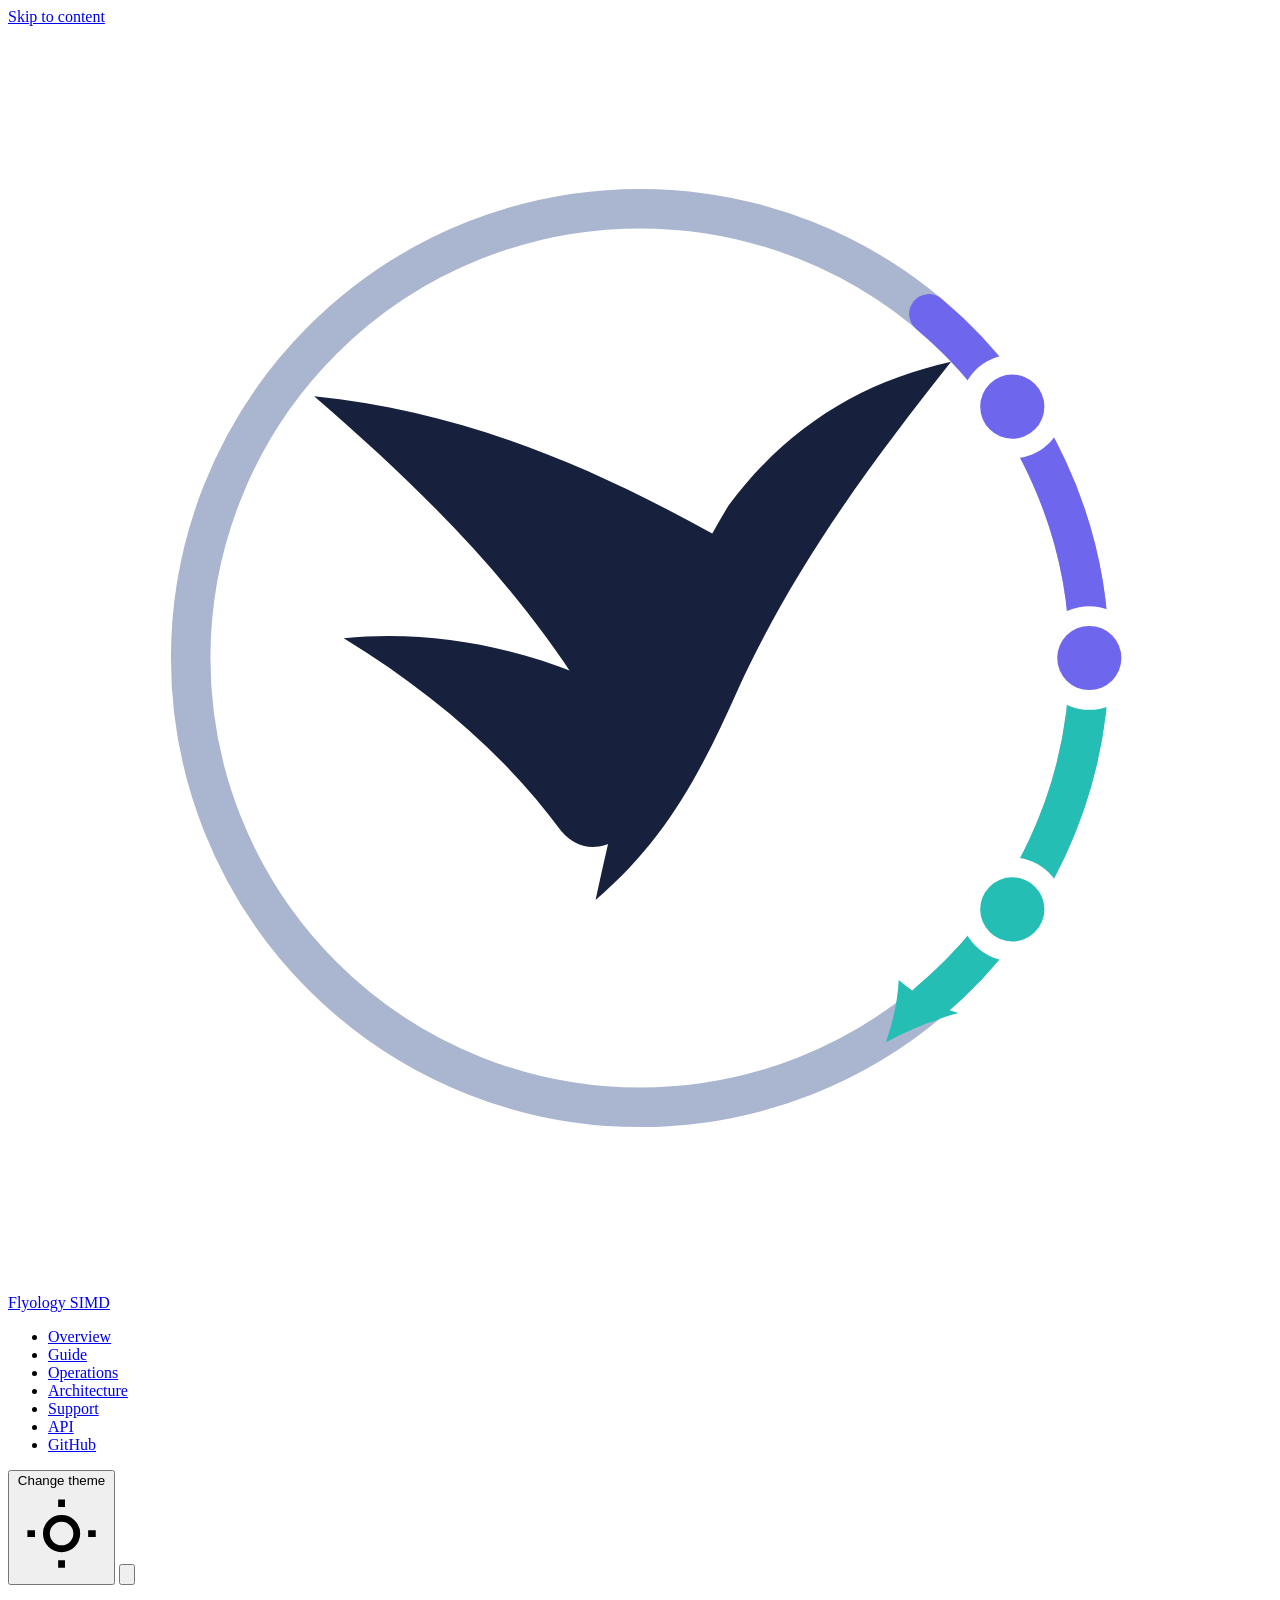
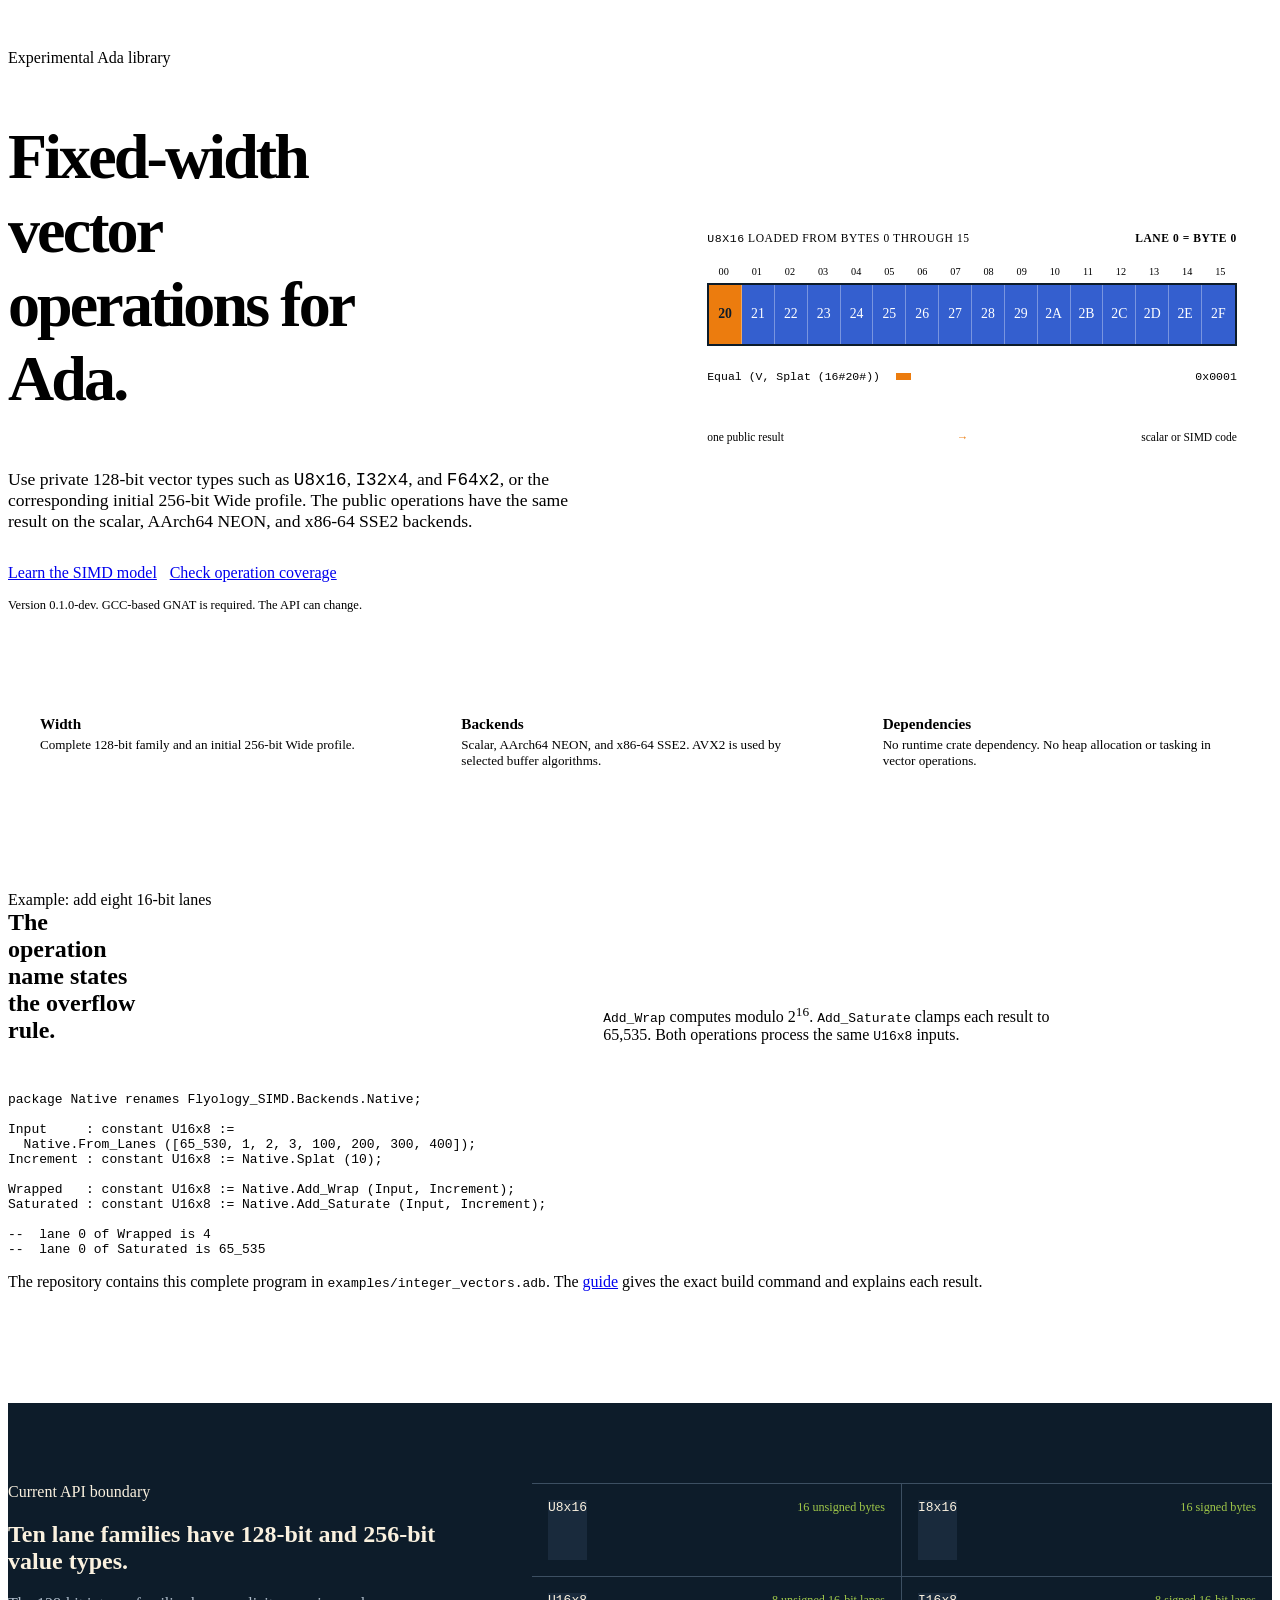
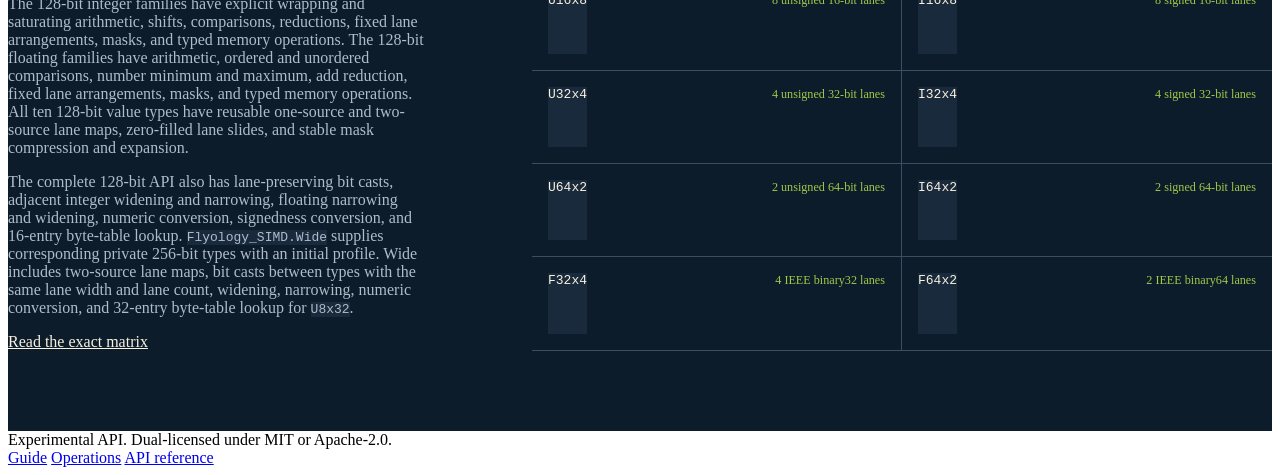
==== website/index.html @ f6a0a6de "Problem: Wide byte lookup stops at 16 table entries Algorithms that map five-bit values need a porta" ====
<!doctype html>
<html lang="en">
<head>
  <meta charset="utf-8">
  <meta name="viewport" content="width=device-width, initial-scale=1">
  <meta name="description" content="Flyology SIMD is an experimental Ada library for explicit, fixed-width 128-bit and 256-bit vector operations.">
  <meta name="theme-color" content="#f5f2e9">
  <title>Flyology SIMD · Fixed-width vector operations for Ada</title>
  <link rel="canonical" href="https://simd.flyology.org/">
  <link rel="icon" href="assets/brand/flyology-primary-icon.svg" type="image/svg+xml">
  <link rel="stylesheet" href="assets/styles/site.css">
  <link rel="stylesheet" href="assets/styles/simd.css">
  <script src="assets/scripts/ada-highlight.js"></script>
  <script src="assets/scripts/site.js"></script>
</head>
<body>
  <a class="skip-link" href="#main">Skip to content</a>
  <header class="site-header">
    <nav class="site-nav" aria-label="Primary navigation">
      <a class="brand" href="./" aria-label="Flyology SIMD home">
        <img src="assets/brand/flyology-mark-transparent.svg" alt="">
        <span>Flyology SIMD</span>
      </a>
      <ul class="nav-links" data-nav-links>
        <li><a href="./" aria-current="page">Overview</a></li>
        <li><a href="guide/">Guide</a></li>
        <li><a href="guide/operations/">Operations</a></li>
        <li><a href="architecture/">Architecture</a></li>
        <li><a href="support/">Support</a></li>
        <li><a href="api/">API</a></li>
        <li><a href="https://github.com/flyology-ada/flyology-simd">GitHub</a></li>
      </ul>
      <div class="nav-tools">
        <button class="icon-button" type="button" data-theme-toggle>
          <span class="visually-hidden" data-theme-label>Change theme</span>
          <svg aria-hidden="true" viewBox="0 0 24 24" fill="none" stroke="currentColor" stroke-width="1.8">
            <circle cx="12" cy="12" r="4"/>
            <path d="M12 3v2M12 19v2M3 12h2M19 12h2"/>
          </svg>
        </button>
        <button class="menu-button" type="button" data-menu-toggle aria-expanded="false" aria-label="Toggle navigation">
          <svg aria-hidden="true" viewBox="0 0 24 24" fill="none" stroke="currentColor" stroke-width="1.8">
            <path d="M4 7h16M4 12h2M4 17h16"/>
          </svg>
        </button>
      </div>
    </nav>
  </header>
  <main id="main">
    <section class="simd-hero page-shell">
      <div class="simd-hero-copy">
        <span class="eyebrow">Experimental Ada library</span>
        <h1>Fixed-width vector operations for Ada.</h1>
        <p class="hero-lede">Use private 128-bit vector types such as <a data-api="Flyology_SIMD.U8x16"><code>U8x16</code></a>, <a data-api="Flyology_SIMD.I32x4"><code>I32x4</code></a>, and <a data-api="Flyology_SIMD.F64x2"><code>F64x2</code></a>, or the corresponding initial 256-bit Wide profile. The public operations have the same result on the scalar, AArch64 NEON, and x86-64 SSE2 backends.</p>
        <div class="actions">
          <a class="button button-primary" href="guide/introduction/">Learn the SIMD model</a>
          <a class="button button-secondary" href="guide/operations/">Check operation coverage</a>
        </div>
        <p class="experimental-note">Version 0.1.0-dev. GCC-based GNAT is required. The API can change.</p>
      </div>
      <figure class="lane-machine">
        <figcaption>
          <span><code>U8x16</code> loaded from bytes 0 through 15</span>
          <strong>lane 0 = byte 0</strong>
        </figcaption>
        <div class="lane-index" aria-hidden="true">
          <span>00</span><span>01</span><span>02</span><span>03</span>
          <span>04</span><span>05</span><span>06</span><span>07</span>
          <span>08</span><span>09</span><span>10</span><span>11</span>
          <span>12</span><span>13</span><span>14</span><span>15</span>
        </div>
        <div class="lane-row" aria-label="Sixteen byte lanes. Lane zero is the first array element.">
          <span class="lane-zero">20</span><span>21</span><span>22</span><span>23</span>
          <span>24</span><span>25</span><span>26</span><span>27</span>
          <span>28</span><span>29</span><span>2A</span><span>2B</span>
          <span>2C</span><span>2D</span><span>2E</span><span>2F</span>
        </div>
        <div class="mask-rule">
          <span><code>Equal (V, Splat (16#20#))</code></span>
          <div aria-hidden="true">
            <i class="true"></i><i></i><i></i><i></i><i></i><i></i><i></i><i></i>
            <i></i><i></i><i></i><i></i><i></i><i></i><i></i><i></i>
          </div>
          <code>0x0001</code>
        </div>
        <div class="mechanism-tag">
          <span>one public result</span><b>→</b><span>scalar or SIMD code</span>
        </div>
      </figure>
    </section>
    <section class="scope-band" aria-label="Current scope">
      <div class="scope-band-inner page-shell">
        <div>
          <strong>Width</strong>
          <span>Complete 128-bit family and an initial 256-bit Wide profile.</span>
        </div>
        <div>
          <strong>Backends</strong>
          <span>Scalar, AArch64 NEON, and x86-64 SSE2. AVX2 is used by selected buffer algorithms.</span>
        </div>
        <div>
          <strong>Dependencies</strong>
          <span>No runtime crate dependency. No heap allocation or tasking in vector operations.</span>
        </div>
      </div>
    </section>
    <section class="simd-section page-shell">
      <div class="section-intro">
        <div>
          <span class="eyebrow">Example: add eight 16-bit lanes</span>
          <h2>The operation name states the overflow rule.</h2>
        </div>
        <p><code>Add_Wrap</code> computes modulo 2<sup>16</sup>. <code>Add_Saturate</code> clamps each result to 65,535. Both operations process the same <code>U16x8</code> inputs.</p>
      </div>
      <pre><code class="language-ada">package Native renames Flyology_SIMD.Backends.Native;

Input     : constant U16x8 :=
  Native.From_Lanes ([65_530, 1, 2, 3, 100, 200, 300, 400]);
Increment : constant U16x8 := Native.Splat (10);

Wrapped   : constant U16x8 := Native.Add_Wrap (Input, Increment);
Saturated : constant U16x8 := Native.Add_Saturate (Input, Increment);

--  lane 0 of Wrapped is 4
--  lane 0 of Saturated is 65_535</code></pre>
      <p>The repository contains this complete program in <code>examples/integer_vectors.adb</code>. The <a href="guide/">guide</a> gives the exact build command and explains each result.</p>
    </section>
    <section class="operation-field">
      <div class="page-shell operation-field-inner">
        <div>
          <span class="eyebrow">Current API boundary</span>
          <h2>Ten lane families have 128-bit and 256-bit value types.</h2>
          <p>The 128-bit integer families have explicit wrapping and saturating arithmetic, shifts, comparisons, reductions, fixed lane arrangements, masks, and typed memory operations. The 128-bit floating families have arithmetic, ordered and unordered comparisons, number minimum and maximum, add reduction, fixed lane arrangements, masks, and typed memory operations. All ten 128-bit value types have reusable one-source and two-source lane maps, zero-filled lane slides, and stable mask compression and expansion.</p>
          <p>The complete 128-bit API also has lane-preserving bit casts, adjacent integer widening and narrowing, floating narrowing and widening, numeric conversion, signedness conversion, and 16-entry byte-table lookup. <a data-api="Flyology_SIMD.Wide"><code>Flyology_SIMD.Wide</code></a> supplies corresponding private 256-bit types with an initial profile. Wide includes two-source lane maps, bit casts between types with the same lane width and lane count, widening, narrowing, numeric conversion, and 32-entry byte-table lookup for <code>U8x32</code>.</p>
          <a class="button button-secondary inverse-button" href="guide/operations/">Read the exact matrix</a>
        </div>
        <div class="type-ruler" aria-label="Public 128-bit vector types">
          <div><code>U8x16</code><span>16 unsigned bytes</span></div>
          <div><code>I8x16</code><span>16 signed bytes</span></div>
          <div><code>U16x8</code><span>8 unsigned 16-bit lanes</span></div>
          <div><code>I16x8</code><span>8 signed 16-bit lanes</span></div>
          <div><code>U32x4</code><span>4 unsigned 32-bit lanes</span></div>
          <div><code>I32x4</code><span>4 signed 32-bit lanes</span></div>
          <div><code>U64x2</code><span>2 unsigned 64-bit lanes</span></div>
          <div><code>I64x2</code><span>2 signed 64-bit lanes</span></div>
          <div><code>F32x4</code><span>4 IEEE binary32 lanes</span></div>
          <div><code>F64x2</code><span>2 IEEE binary64 lanes</span></div>
        </div>
      </div>
    </section>
  </main>
  <footer class="site-footer">
    <div class="footer-inner">
      <span>Experimental API. Dual-licensed under MIT or Apache-2.0.</span>
      <div class="footer-links">
        <a href="guide/">Guide</a>
        <a href="guide/operations/">Operations</a>
        <a href="api/">API reference</a>
      </div>
    </div>
  </footer>
</body>
</html>
---- website/assets/styles/simd.css ----
:root {
  --simd-cobalt: oklch(52% 0.18 265);
  --simd-orange: oklch(70% 0.17 55);
  --simd-lime: oklch(78% 0.16 125);
  --simd-graphite: oklch(22% 0.035 250);
  --simd-cream: oklch(96% 0.025 85);
}

:root[data-theme="dark"] {
  --simd-cobalt: oklch(72% 0.14 265);
  --simd-orange: oklch(78% 0.14 55);
  --simd-lime: oklch(82% 0.14 125);
}

.simd-hero {
  display: grid;
  grid-template-columns: repeat(2, minmax(0, 1fr));
  align-items: center;
  min-height: 36rem;
  padding-block: 4rem;
  gap: clamp(2rem, 5vw, 5rem);
}

.simd-hero h1 {
  max-width: 12ch;
  font-size: clamp(3.2rem, 5vw, 5rem);
  letter-spacing: -0.045em;
}

.nav-links {
  gap: clamp(0.75rem, 1.5vw, 1.5rem);
}

.prose pre,
.simd-section pre {
  max-width: 100%;
  overflow-x: auto;
}

.hero-lede {
  max-width: 38rem;
  color: var(--ink-soft);
  font-size: 1.1rem;
}

.actions {
  display: flex;
  flex-wrap: wrap;
  margin-top: 2rem;
  gap: 0.8rem;
}

.experimental-note {
  margin-top: 1rem;
  color: var(--ink-soft);
  font-size: 0.78rem;
}

.lane-machine {
  min-width: 0;
  margin: 0;
  padding: clamp(1.3rem, 3vw, 2.2rem);
  border: 1px solid color-mix(in oklch, var(--simd-cobalt) 28%, var(--line));
  background: var(--surface);
  box-shadow: 0.85rem 0.85rem 0 var(--line);
}

.lane-machine figcaption {
  display: flex;
  justify-content: space-between;
  margin-bottom: 1.3rem;
  color: var(--ink-soft);
  font-size: 0.72rem;
  letter-spacing: 0.05em;
  text-transform: uppercase;
}

.lane-machine figcaption strong {
  color: var(--ink);
}

.lane-index,
.lane-row {
  display: grid;
  grid-template-columns: repeat(16, minmax(0, 1fr));
}

.lane-index span {
  padding-bottom: 0.35rem;
  color: var(--ink-soft);
  font-family: var(--font-mono);
  font-size: clamp(0.45rem, 0.8vw, 0.66rem);
  text-align: center;
}

.lane-row {
  border: 2px solid var(--simd-graphite);
}

.lane-row span {
  min-width: 0;
  padding-block: clamp(0.75rem, 2.3vw, 1.35rem);
  border-right: 1px solid color-mix(in oklch, white 34%, transparent);
  background: var(--simd-cobalt);
  color: white;
  font-family: var(--font-mono);
  font-size: clamp(0.58rem, 1.15vw, 0.86rem);
  text-align: center;
}

.lane-row span:last-child {
  border: 0;
}

.lane-row .lane-zero {
  background: var(--simd-orange);
  color: var(--simd-graphite);
  font-weight: 700;
}

.mask-rule {
  display: grid;
  grid-template-columns: auto 1fr auto;
  align-items: center;
  margin-top: 1.5rem;
  gap: 1rem;
  color: var(--ink-soft);
  font-size: 0.72rem;
}

.mask-rule > div {
  display: grid;
  grid-template-columns: repeat(16, 1fr);
  gap: 0.2rem;
}

.mask-rule i {
  display: block;
  height: 0.45rem;
  background: var(--line);
}

.mask-rule i.true {
  background: var(--simd-orange);
}

.mask-rule code {
  white-space: nowrap;
}

.mechanism-tag {
  display: flex;
  align-items: center;
  justify-content: space-between;
  margin-top: 2rem;
  padding-top: 1rem;
  border-top: 1px solid var(--line);
  color: var(--ink-soft);
  font-family: var(--font-mono);
  font-size: 0.72rem;
}

.mechanism-tag b {
  color: var(--simd-orange);
}

.scope-band {
  border-block: 1px solid var(--line);
  background: var(--surface);
}

.scope-band-inner {
  display: grid;
  grid-template-columns: repeat(3, 1fr);
}

.scope-band-inner div {
  padding: 1.6rem 2rem;
}

.scope-band-inner div + div {
  border-left: 1px solid var(--line);
}

.scope-band strong,
.scope-band span {
  display: block;
}

.scope-band strong {
  font-size: 0.95rem;
}

.scope-band span {
  margin-top: 0.25rem;
  color: var(--ink-soft);
  font-size: 0.82rem;
}

.simd-section {
  padding-block: 6rem;
}

.section-intro {
  display: grid;
  grid-template-columns: 0.9fr 1.1fr;
  align-items: end;
  margin-bottom: 3rem;
  gap: 3rem;
}

.section-intro h2 {
  max-width: 12ch;
  margin: 0;
}

.section-intro p {
  max-width: 62ch;
  margin: 0;
  color: var(--ink-soft);
}

.portability-ledger {
  margin: 0;
  padding: 0;
  border-top: 1px solid var(--line);
  list-style: none;
}

.portability-ledger li {
  display: grid;
  grid-template-columns: 4rem 15rem 1fr;
  align-items: baseline;
  padding-block: 1.5rem;
  border-bottom: 1px solid var(--line);
  gap: 1.5rem;
}

.portability-ledger li > span {
  color: var(--simd-orange);
  font-family: var(--font-mono);
}

.portability-ledger p {
  margin: 0;
  color: var(--ink-soft);
}

.operation-field {
  background: var(--simd-graphite);
  color: var(--simd-cream);
}

.operation-field-inner {
  display: grid;
  grid-template-columns: 0.75fr 1.25fr;
  padding-block: 5rem;
  gap: 5rem;
}

.operation-field p {
  max-width: 52ch;
  color: oklch(79% 0.025 250);
}

.operation-field code:not(pre code) {
  border-color: oklch(44% 0.04 250);
  background: oklch(28% 0.04 250);
}

.inverse-button {
  color: var(--simd-cream);
}

.type-ruler {
  display: grid;
  grid-template-columns: repeat(2, 1fr);
  border-top: 1px solid oklch(42% 0.04 250);
}

.type-ruler div {
  display: flex;
  justify-content: space-between;
  padding: 1rem;
  border-bottom: 1px solid oklch(42% 0.04 250);
}

.type-ruler div:nth-child(odd) {
  border-right: 1px solid oklch(42% 0.04 250);
}

.type-ruler span {
  color: var(--simd-lime);
  font-family: var(--font-mono);
  font-size: 0.76rem;
}

.doc-hero {
  display: grid;
  grid-template-columns: 1fr minmax(18rem, 0.65fr);
  align-items: end;
  padding-block: 4.5rem 3rem;
  border-bottom: 1px solid var(--line);
  gap: 3rem;
}

.doc-hero h1 {
  max-width: none;
  margin: 0;
  font-size: clamp(3rem, 6vw, 5.8rem);
}

.doc-hero-copy {
  margin: 0;
  color: var(--ink-soft);
}

.breadcrumb {
  display: flex;
  margin: 0 0 1rem;
  padding: 0;
  gap: 0.45rem;
  color: var(--ink-soft);
  font-size: 0.8rem;
  list-style: none;
}

.breadcrumb li + li::before {
  margin-right: 0.45rem;
  color: var(--path);
  content: "/";
}

.docs-layout {
  display: grid;
  grid-template-columns: 13rem minmax(0, 1fr);
  align-items: start;
  padding-block: 3rem 6rem;
  gap: clamp(2.5rem, 6vw, 6rem);
}

.toc {
  position: sticky;
  top: 6rem;
}

.toc-title {
  margin-bottom: 0.7rem;
  color: var(--ink-soft);
  font-size: 0.72rem;
  font-weight: 650;
  letter-spacing: 0.1em;
  text-transform: uppercase;
}

.toc ul {
  margin: 0;
  padding: 0;
  list-style: none;
}

.toc a {
  display: block;
  padding-block: 0.3rem;
  color: var(--ink-soft);
  font-size: 0.85rem;
  text-decoration: none;
}

.prose {
  min-width: 0;
  max-width: var(--reading);
}

.prose section + section {
  margin-top: 4.5rem;
}

.prose h2 {
  max-width: 20ch;
  font-size: clamp(2rem, 3.5vw, 3.1rem);
}

.prose h3 {
  margin-top: 2.5rem;
  font-size: 1.4rem;
}

.chapter-lead {
  margin: 0 0 3rem;
  color: var(--ink);
  font-size: clamp(1.08rem, 1.6vw, 1.28rem);
  line-height: 1.55;
}

.prose p,
.prose li,
.prose td {
  color: var(--ink-soft);
}

.prose pre {
  overflow-x: auto;
  padding: 1.2rem;
  border: 1px solid var(--code-line);
  border-radius: var(--radius-sm);
  background: var(--code-bg);
  color: var(--inverse);
  font-size: 0.86rem;
}

.semantic-callout {
  margin-block: 2rem;
  padding: 1.3rem 1.5rem;
  border: 1px solid color-mix(in oklch, var(--simd-orange) 65%, var(--line));
  background: color-mix(in oklch, var(--simd-orange) 8%, var(--surface));
}

.semantic-callout strong {
  display: block;
  margin-bottom: 0.35rem;
}

.semantic-callout p {
  margin: 0;
}

.support-table {
  width: 100%;
  border-collapse: collapse;
  font-size: 0.9rem;
}

.support-table th,
.support-table td {
  padding: 0.85rem;
  border-bottom: 1px solid var(--line);
  text-align: left;
  vertical-align: top;
}

.support-table th {
  color: var(--ink);
}

.support-table td.yes {
  color: var(--ink);
  font-weight: 650;
}

.guide-sequence {
  margin: 2rem 0 0;
  padding: 0;
  border-top: 1px solid var(--line);
  counter-reset: guide-chapter;
  list-style: none;
}

.guide-sequence li {
  display: grid;
  grid-template-columns: 2.75rem minmax(0, 1fr);
  padding-block: 1.15rem;
  border-bottom: 1px solid var(--line);
  counter-increment: guide-chapter;
  gap: 1rem;
}

.guide-sequence li::before {
  color: var(--path);
  content: counter(guide-chapter, decimal-leading-zero);
  font-family: var(--font-mono);
  font-size: 0.82rem;
}

.guide-sequence a {
  color: var(--ink);
  font-size: 1.08rem;
  font-weight: 650;
  text-decoration-thickness: 1px;
  text-underline-offset: 0.2em;
}

.guide-sequence p {
  margin: 0.35rem 0 0;
}

.next-links {
  display: grid;
  grid-template-columns: repeat(2, 1fr);
  margin-top: 4rem;
  border-top: 1px solid var(--line);
}

.next-links a {
  padding: 1.4rem 0;
  text-decoration: none;
}

.next-links a + a {
  padding-left: 1.4rem;
  border-left: 1px solid var(--line);
}

.next-links span {
  display: block;
  color: var(--ink-soft);
  font-size: 0.76rem;
}

@media (max-width: 920px) {
  .simd-hero {
    grid-template-columns: 1fr;
  }

  .lane-machine {
    width: 100%;
  }

  .section-intro,
  .operation-field-inner,
  .doc-hero {
    grid-template-columns: 1fr;
  }
}

@media (max-width: 720px) {
  .simd-hero {
    min-height: auto;
    padding-block: 4rem;
  }

  .lane-machine figcaption,
  .mask-rule {
    grid-template-columns: 1fr;
  }

  .lane-machine figcaption {
    display: block;
  }

  .lane-machine figcaption strong {
    display: block;
  }

  .scope-band-inner,
  .docs-layout {
    grid-template-columns: 1fr;
  }

  .scope-band-inner div + div {
    border-top: 1px solid var(--line);
    border-left: 0;
  }

  .portability-ledger li {
    grid-template-columns: 3rem 1fr;
  }

  .portability-ledger p {
    grid-column: 2;
  }

  .toc {
    position: static;
    padding-bottom: 1.5rem;
    border-bottom: 1px solid var(--line);
  }
}

@media (max-width: 520px) {
  .lane-index span,
  .lane-row span {
    font-size: 0;
  }

  .lane-row span {
    min-height: 2.7rem;
  }

  .lane-zero::after {
    color: var(--simd-graphite);
    font-size: 0.62rem;
    content: "L0";
  }

  .type-ruler {
    grid-template-columns: 1fr;
  }

  .type-ruler div:nth-child(odd) {
    border-right: 0;
  }
}

@media (prefers-reduced-motion: reduce) {
  html {
    scroll-behavior: auto;
  }
}
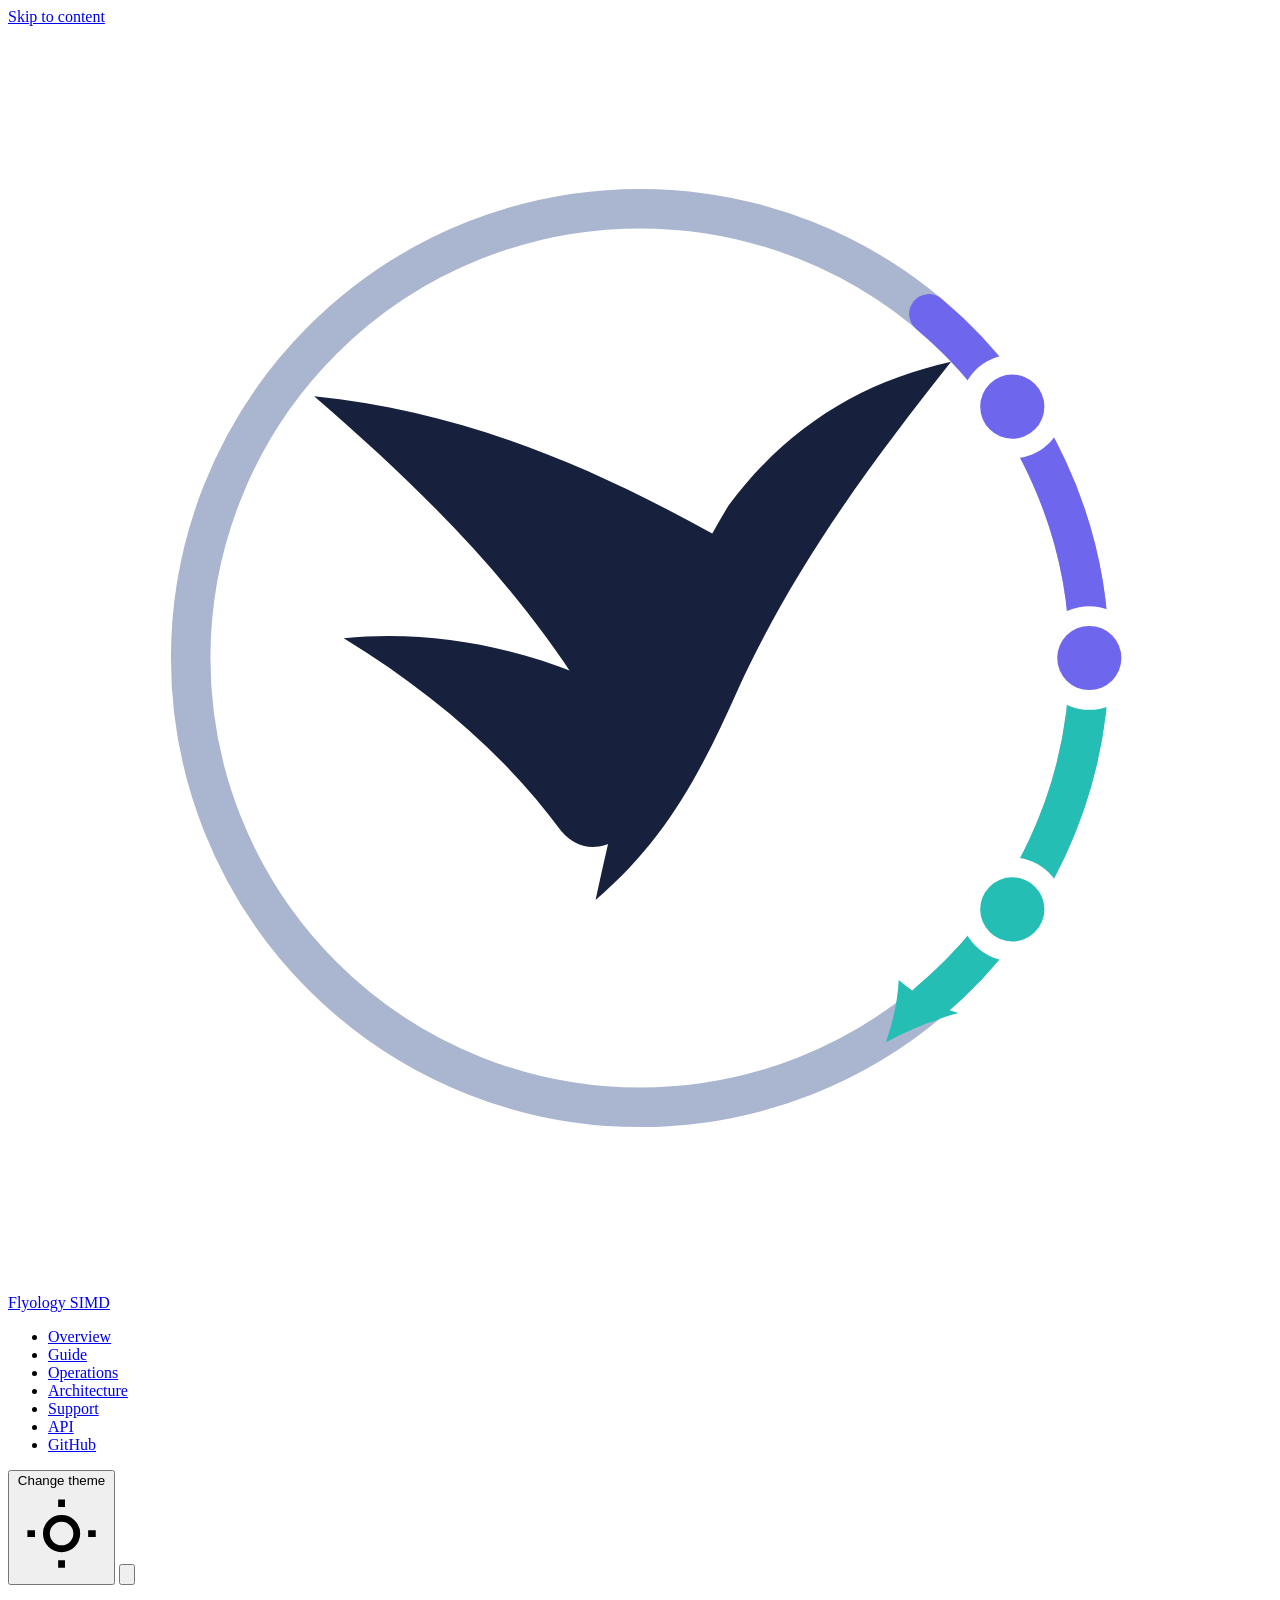
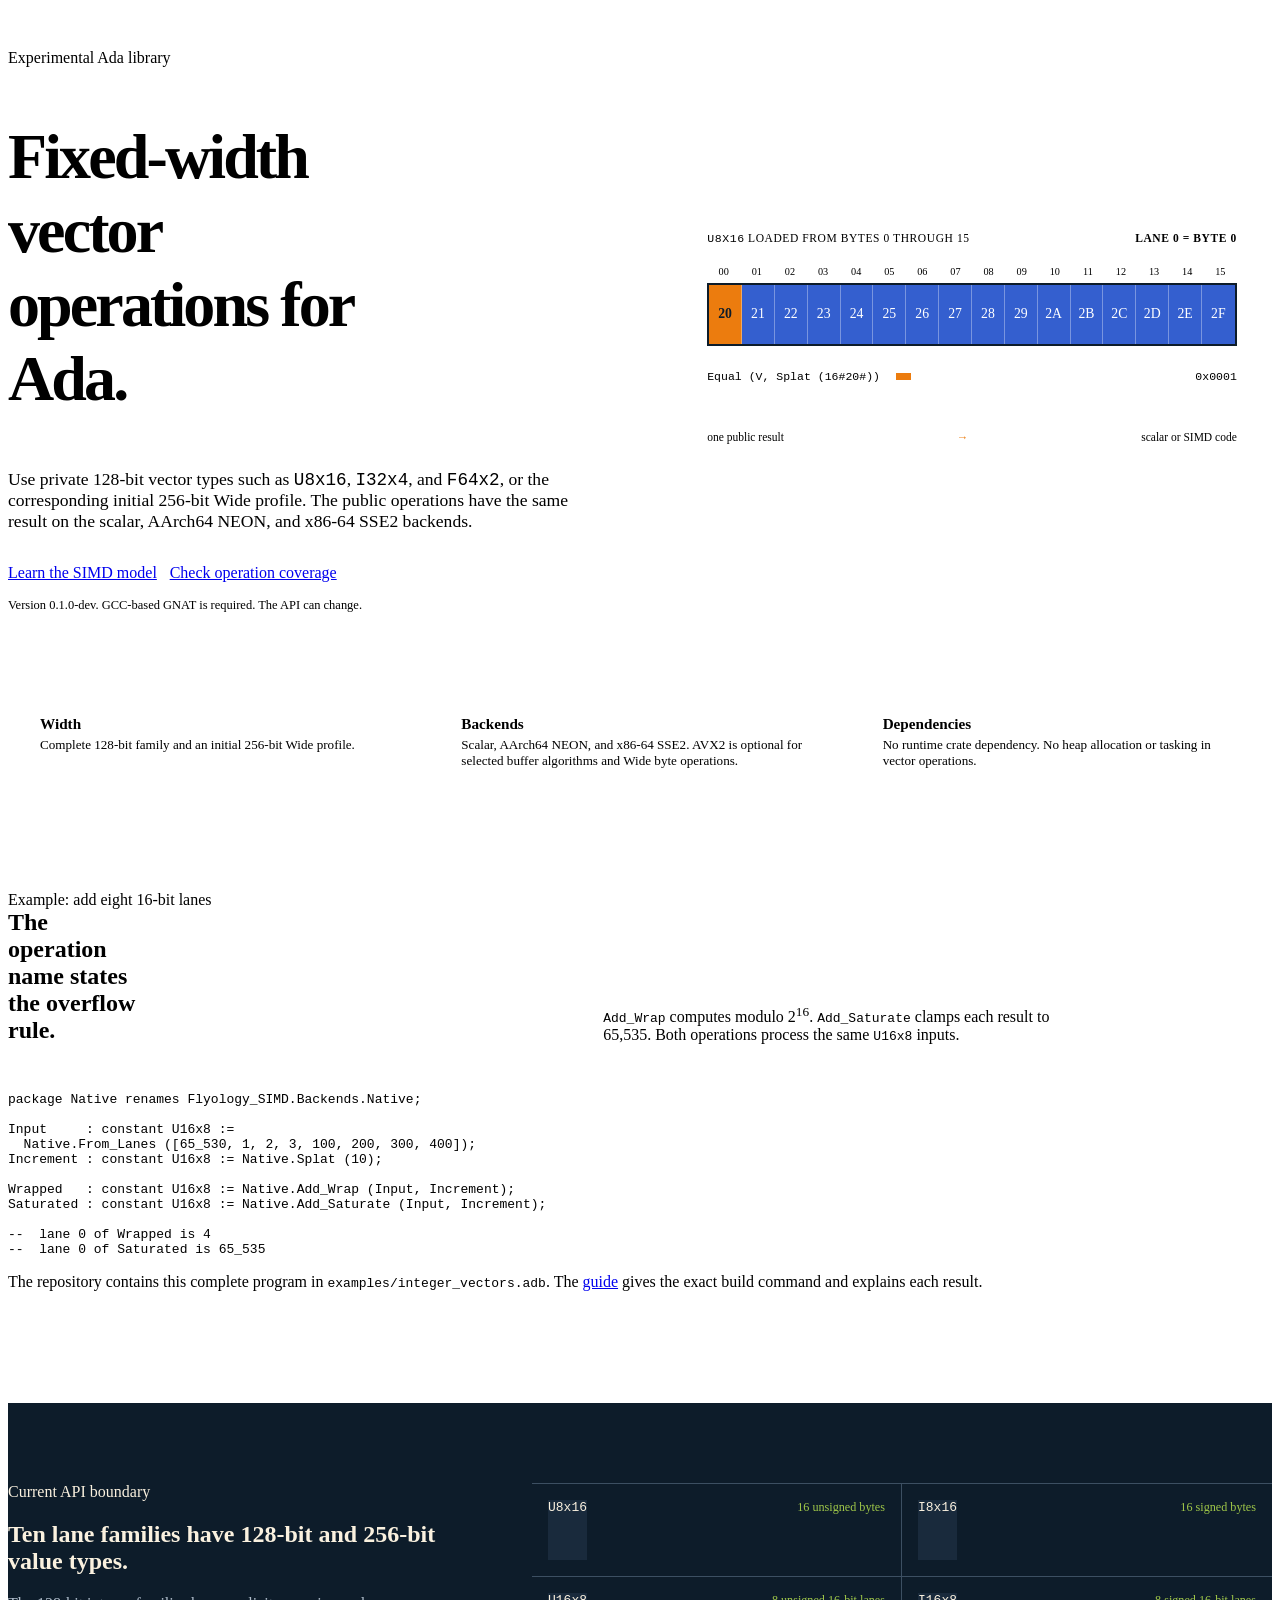
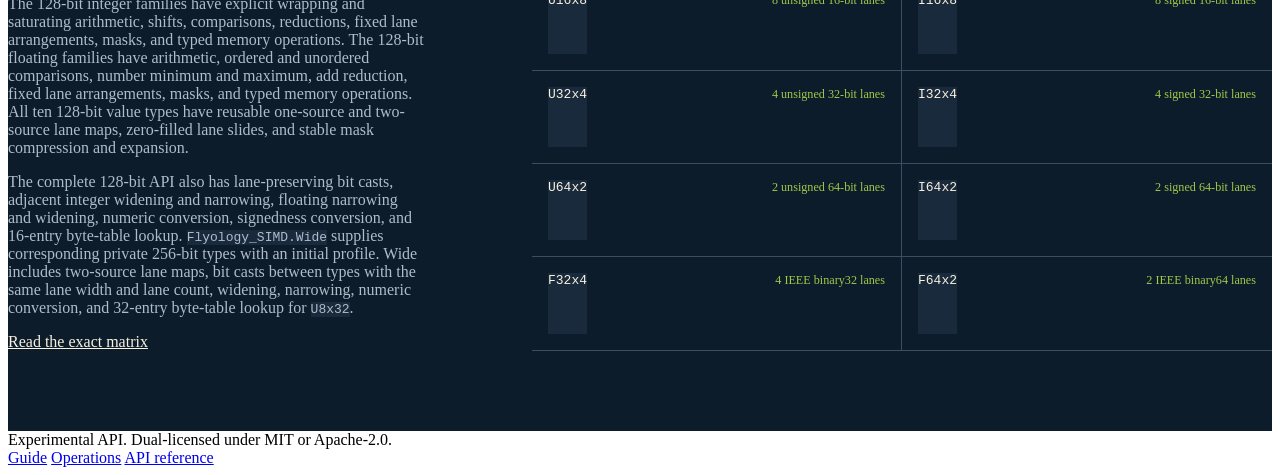
==== commit f33c8dd2: "Problem: Wide byte operations cannot use AVX2-width primitives The 256-bit signed and unsigned byte " ====
--- a/website/index.html
+++ b/website/index.html
@@ -96,7 +96,7 @@
         </div>
         <div>
           <strong>Backends</strong>
-          <span>Scalar, AArch64 NEON, and x86-64 SSE2. AVX2 is used by selected buffer algorithms.</span>
+          <span>Scalar, AArch64 NEON, and x86-64 SSE2. AVX2 is optional for selected buffer algorithms and Wide byte operations.</span>
         </div>
         <div>
           <strong>Dependencies</strong>
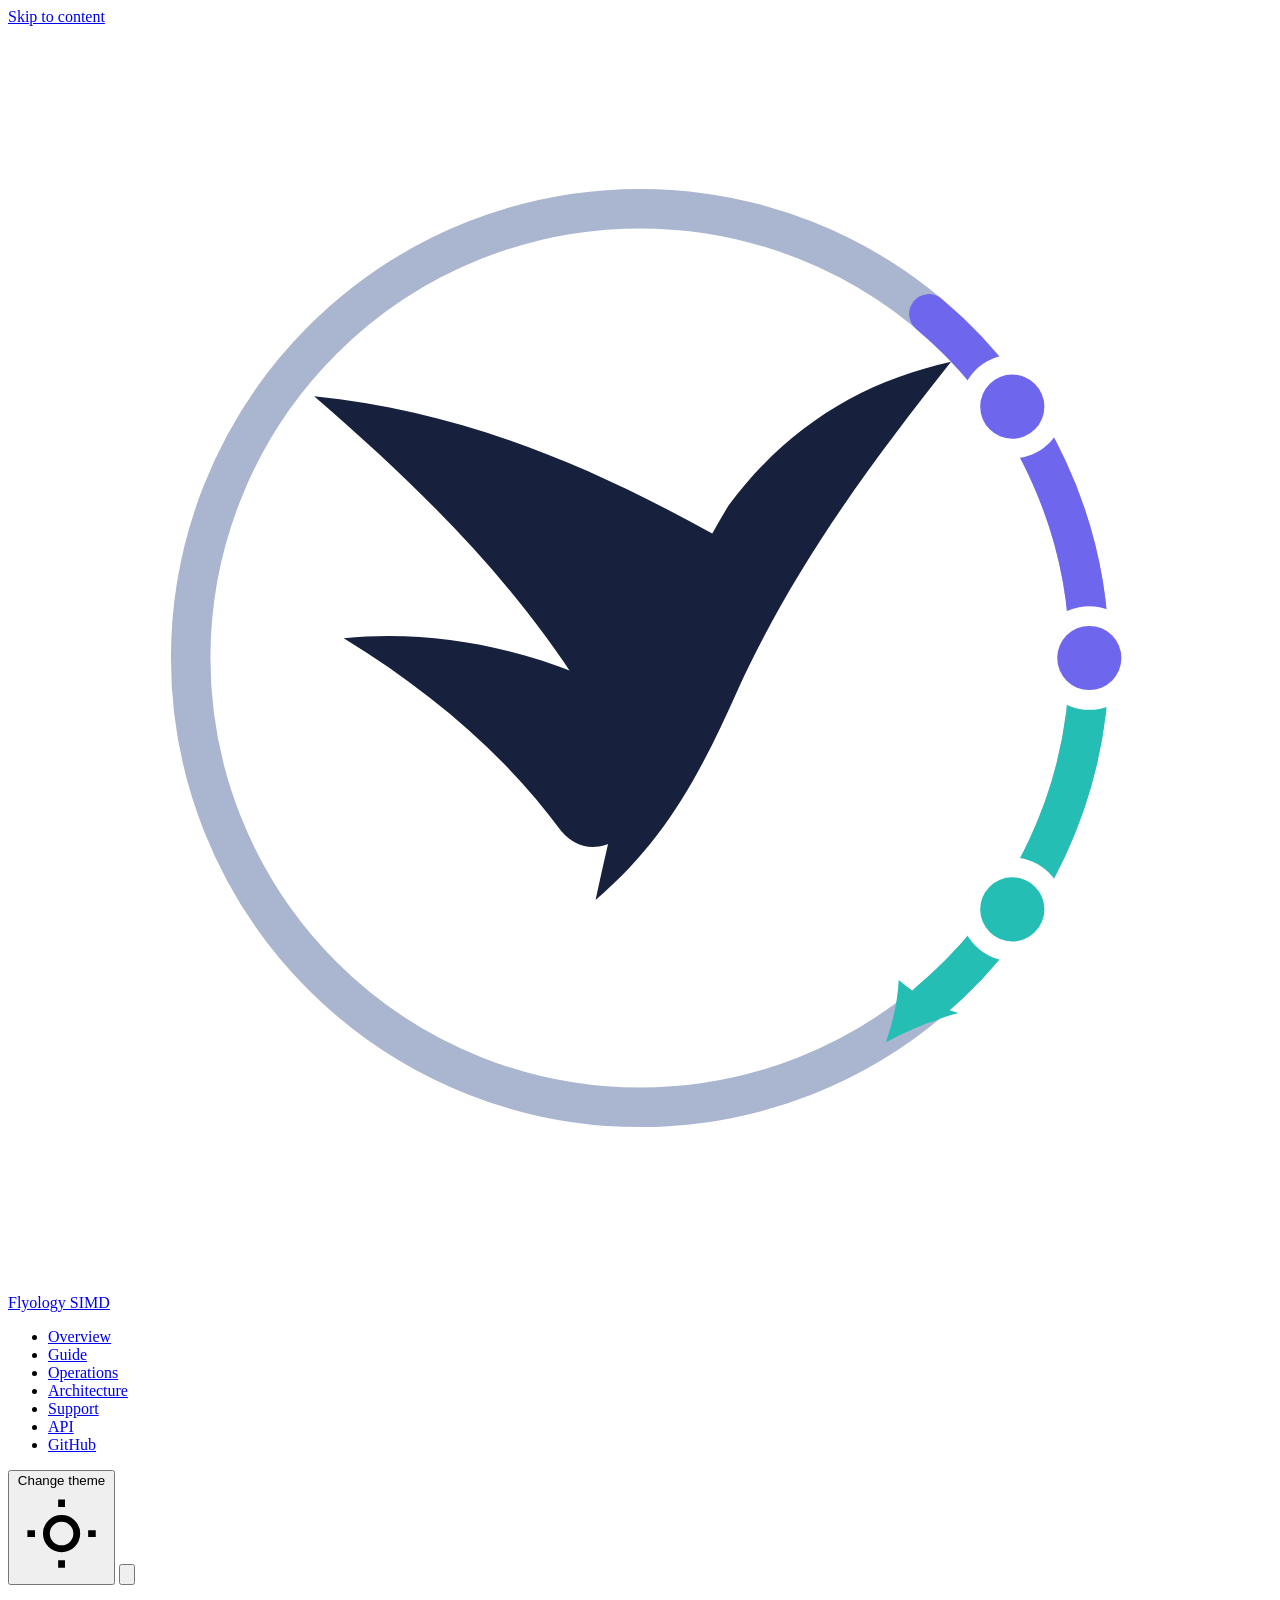
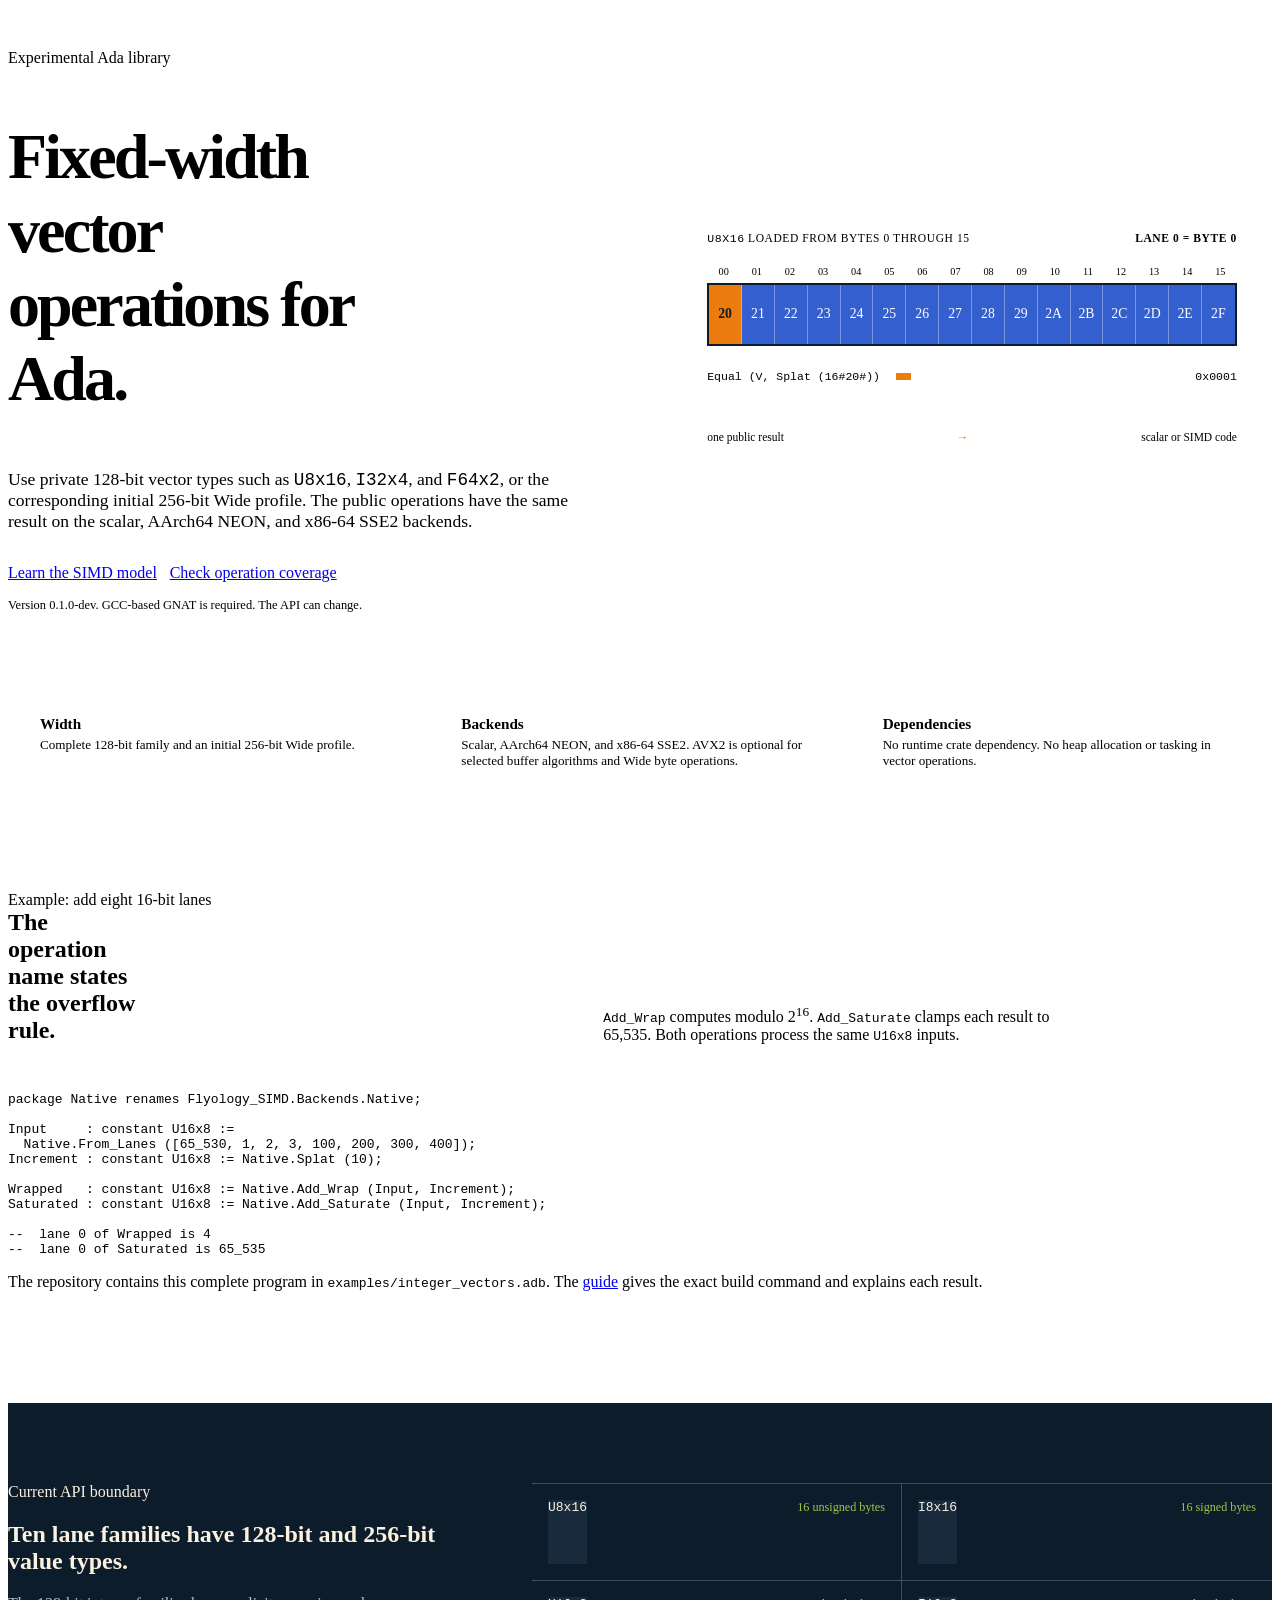
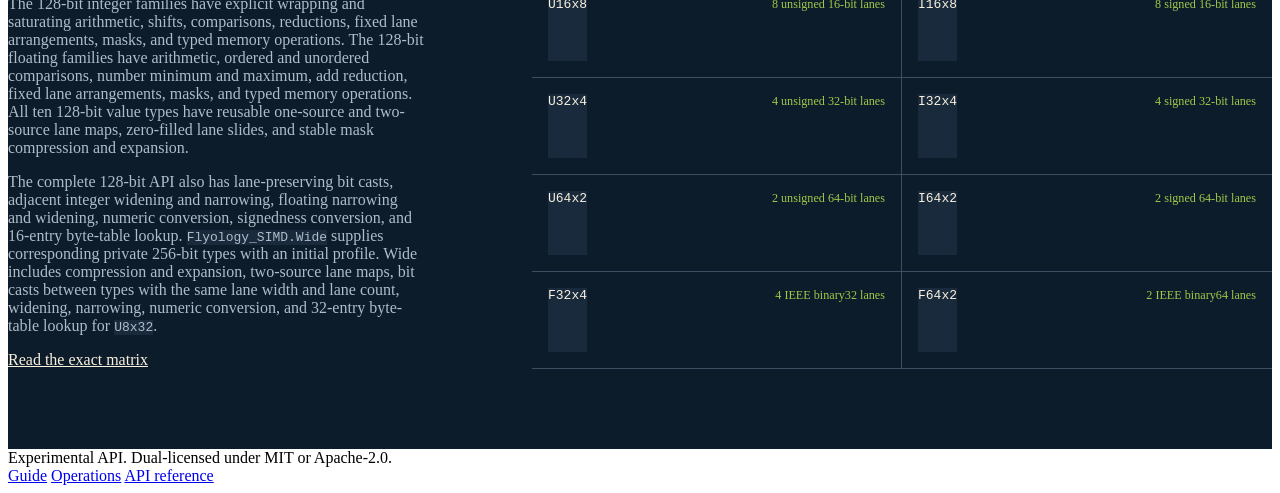
==== commit d23f2a81: "Problem: Wide mask movement remains a per-lane Native loop Wide Compress and Expand expose full-fami" ====
--- a/website/index.html
+++ b/website/index.html
@@ -131,7 +131,7 @@
           <span class="eyebrow">Current API boundary</span>
           <h2>Ten lane families have 128-bit and 256-bit value types.</h2>
           <p>The 128-bit integer families have explicit wrapping and saturating arithmetic, shifts, comparisons, reductions, fixed lane arrangements, masks, and typed memory operations. The 128-bit floating families have arithmetic, ordered and unordered comparisons, number minimum and maximum, add reduction, fixed lane arrangements, masks, and typed memory operations. All ten 128-bit value types have reusable one-source and two-source lane maps, zero-filled lane slides, and stable mask compression and expansion.</p>
-          <p>The complete 128-bit API also has lane-preserving bit casts, adjacent integer widening and narrowing, floating narrowing and widening, numeric conversion, signedness conversion, and 16-entry byte-table lookup. <a data-api="Flyology_SIMD.Wide"><code>Flyology_SIMD.Wide</code></a> supplies corresponding private 256-bit types with an initial profile. Wide includes two-source lane maps, bit casts between types with the same lane width and lane count, widening, narrowing, numeric conversion, and 32-entry byte-table lookup for <code>U8x32</code>.</p>
+          <p>The complete 128-bit API also has lane-preserving bit casts, adjacent integer widening and narrowing, floating narrowing and widening, numeric conversion, signedness conversion, and 16-entry byte-table lookup. <a data-api="Flyology_SIMD.Wide"><code>Flyology_SIMD.Wide</code></a> supplies corresponding private 256-bit types with an initial profile. Wide includes compression and expansion, two-source lane maps, bit casts between types with the same lane width and lane count, widening, narrowing, numeric conversion, and 32-entry byte-table lookup for <code>U8x32</code>.</p>
           <a class="button button-secondary inverse-button" href="guide/operations/">Read the exact matrix</a>
         </div>
         <div class="type-ruler" aria-label="Public 128-bit vector types">
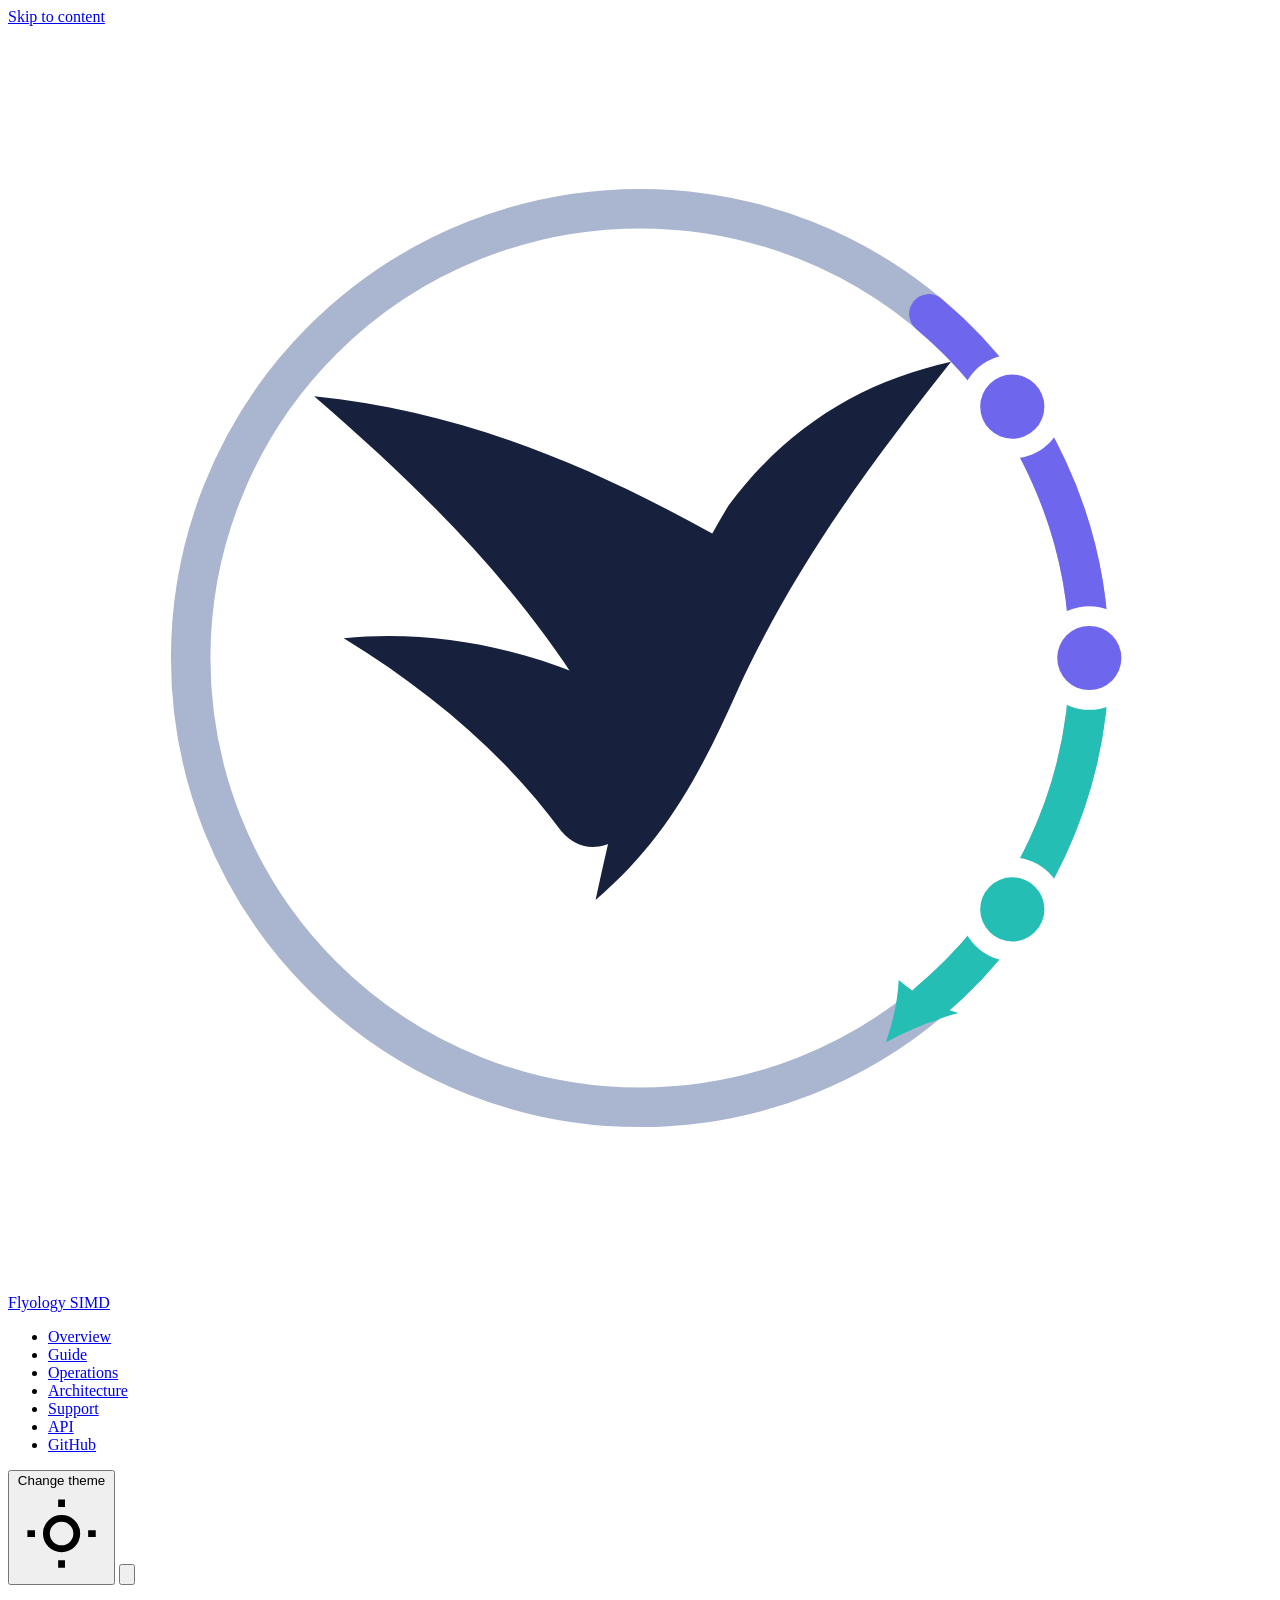
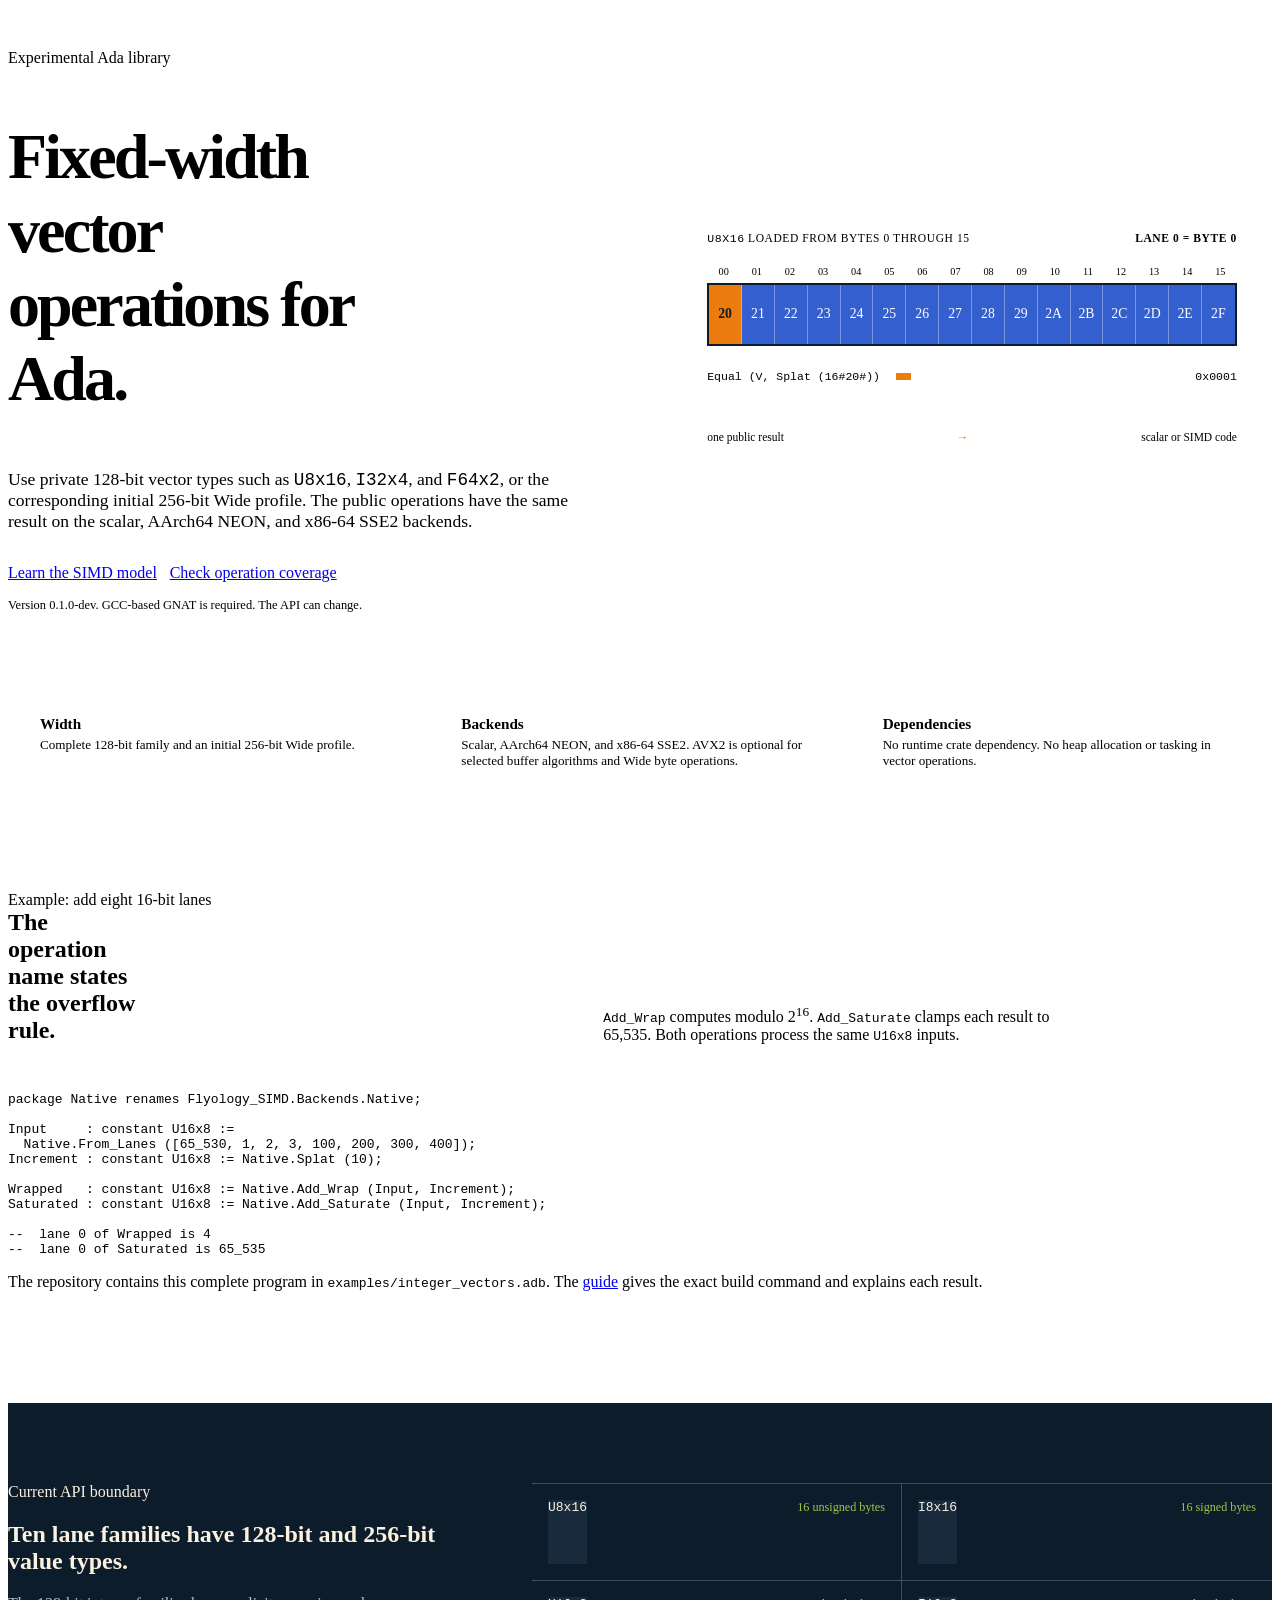
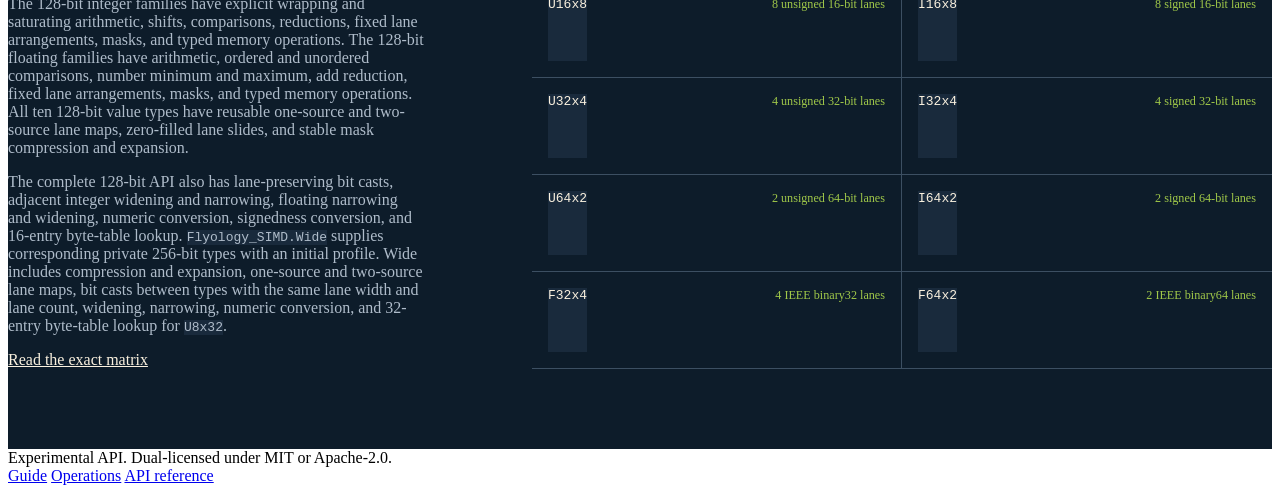
==== commit 4dbe9315: "Problem: Wide lane-map lowering and API support remain opaque Wide one-source and two-source permuta" ====
--- a/website/index.html
+++ b/website/index.html
@@ -131,7 +131,7 @@
           <span class="eyebrow">Current API boundary</span>
           <h2>Ten lane families have 128-bit and 256-bit value types.</h2>
           <p>The 128-bit integer families have explicit wrapping and saturating arithmetic, shifts, comparisons, reductions, fixed lane arrangements, masks, and typed memory operations. The 128-bit floating families have arithmetic, ordered and unordered comparisons, number minimum and maximum, add reduction, fixed lane arrangements, masks, and typed memory operations. All ten 128-bit value types have reusable one-source and two-source lane maps, zero-filled lane slides, and stable mask compression and expansion.</p>
-          <p>The complete 128-bit API also has lane-preserving bit casts, adjacent integer widening and narrowing, floating narrowing and widening, numeric conversion, signedness conversion, and 16-entry byte-table lookup. <a data-api="Flyology_SIMD.Wide"><code>Flyology_SIMD.Wide</code></a> supplies corresponding private 256-bit types with an initial profile. Wide includes compression and expansion, two-source lane maps, bit casts between types with the same lane width and lane count, widening, narrowing, numeric conversion, and 32-entry byte-table lookup for <code>U8x32</code>.</p>
+          <p>The complete 128-bit API also has lane-preserving bit casts, adjacent integer widening and narrowing, floating narrowing and widening, numeric conversion, signedness conversion, and 16-entry byte-table lookup. <a data-api="Flyology_SIMD.Wide"><code>Flyology_SIMD.Wide</code></a> supplies corresponding private 256-bit types with an initial profile. Wide includes compression and expansion, one-source and two-source lane maps, bit casts between types with the same lane width and lane count, widening, narrowing, numeric conversion, and 32-entry byte-table lookup for <code>U8x32</code>.</p>
           <a class="button button-secondary inverse-button" href="guide/operations/">Read the exact matrix</a>
         </div>
         <div class="type-ruler" aria-label="Public 128-bit vector types">
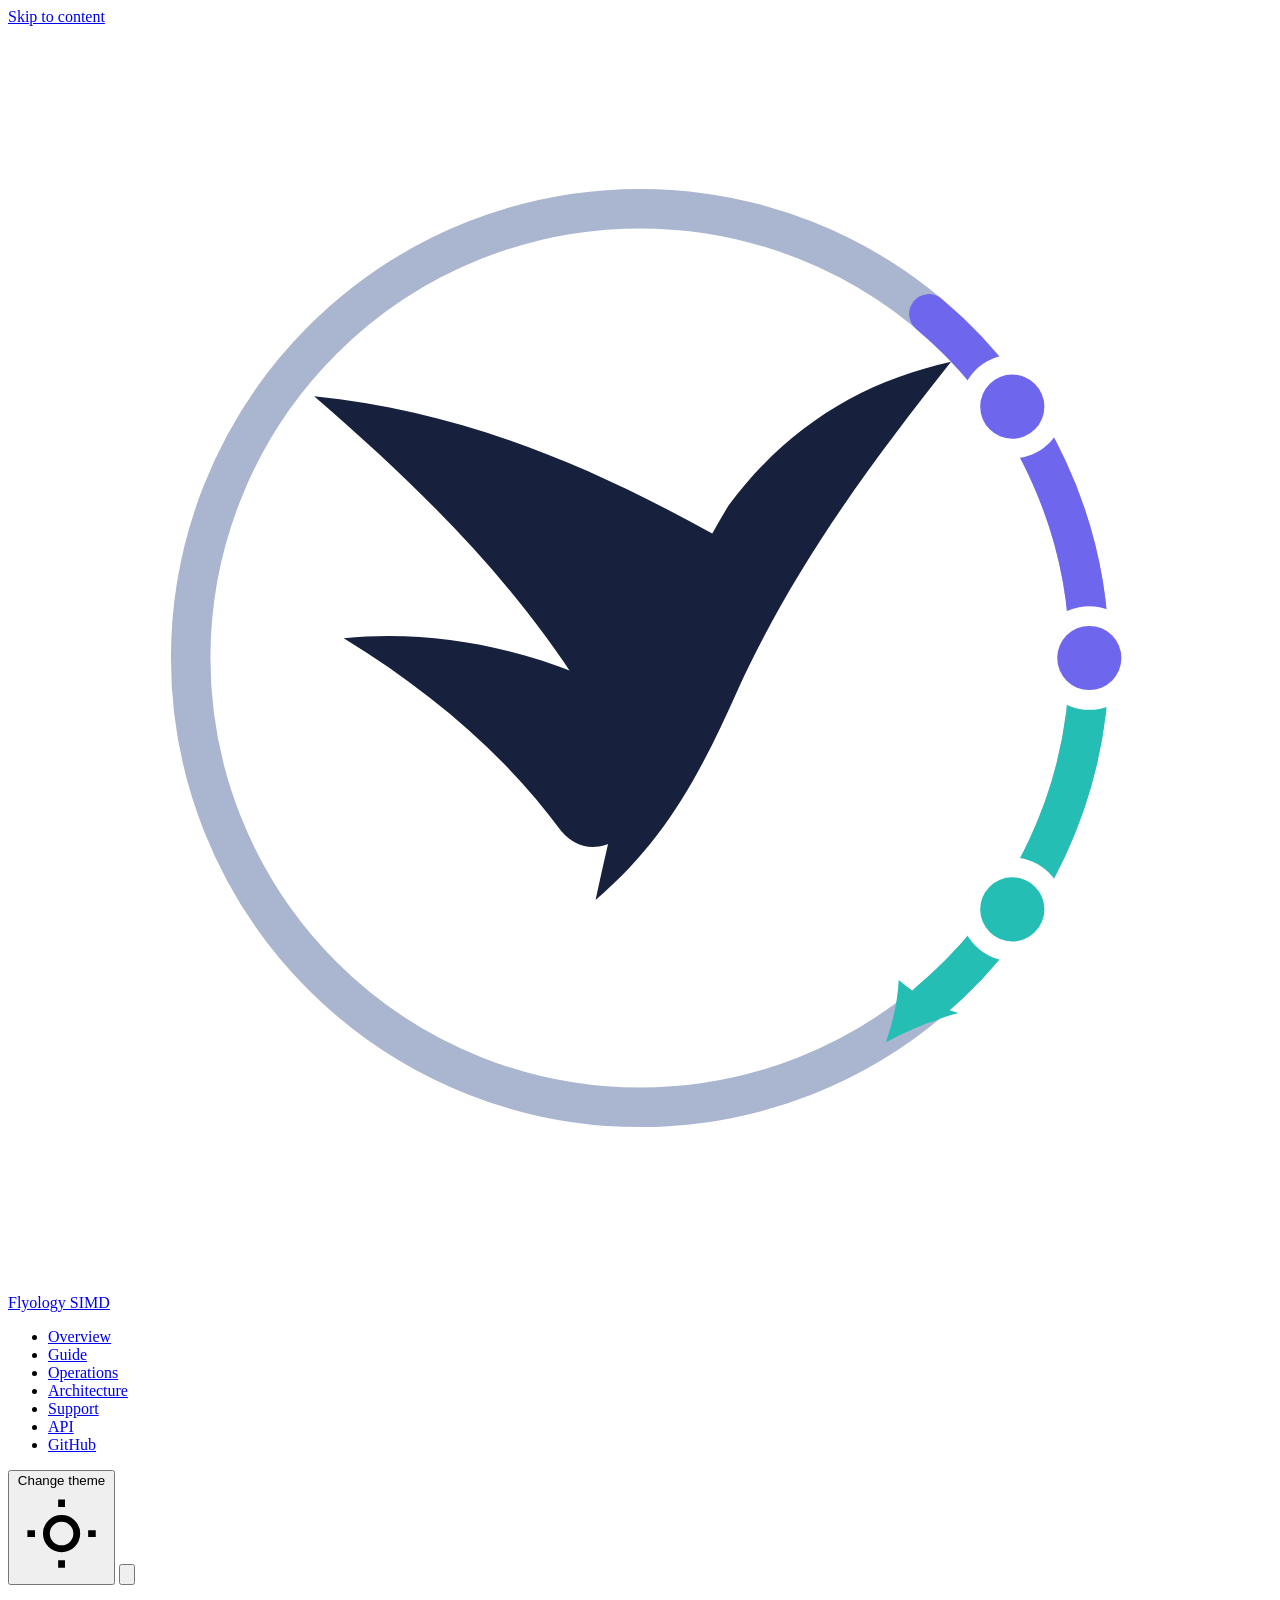
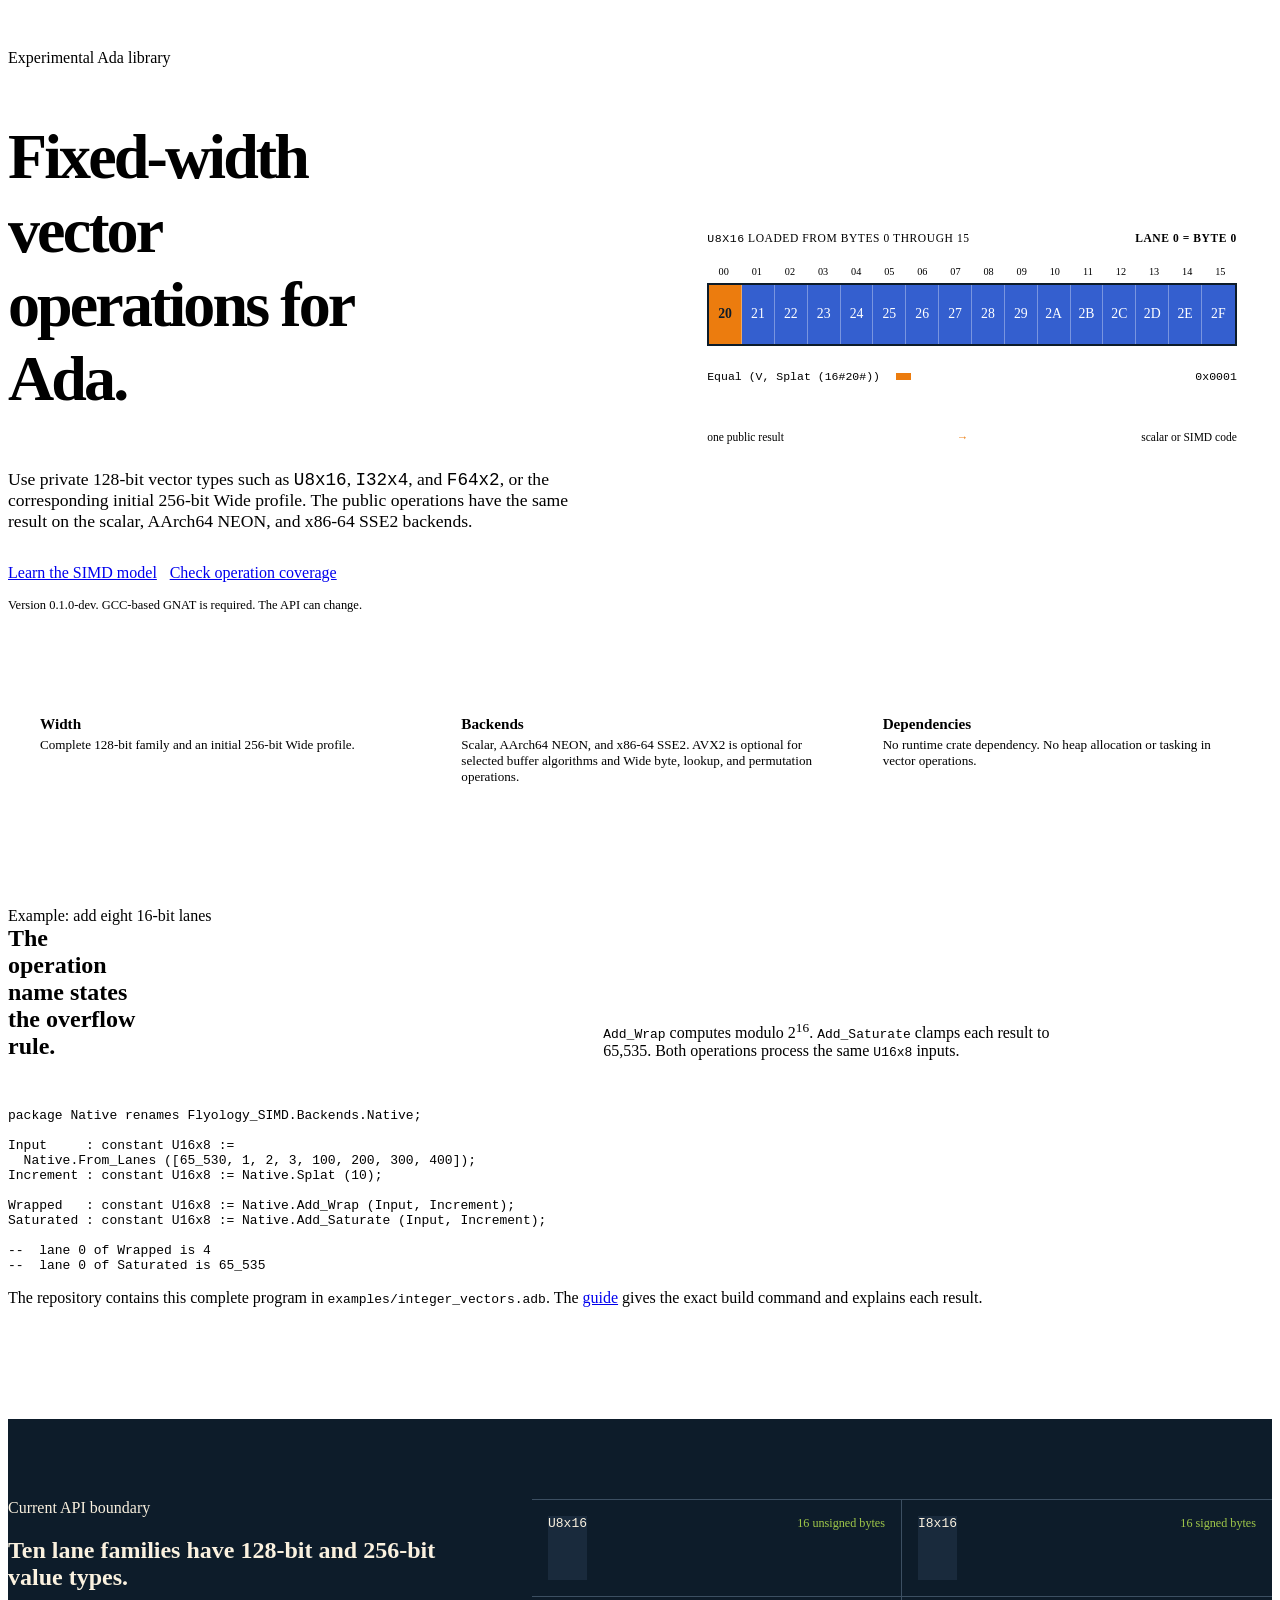
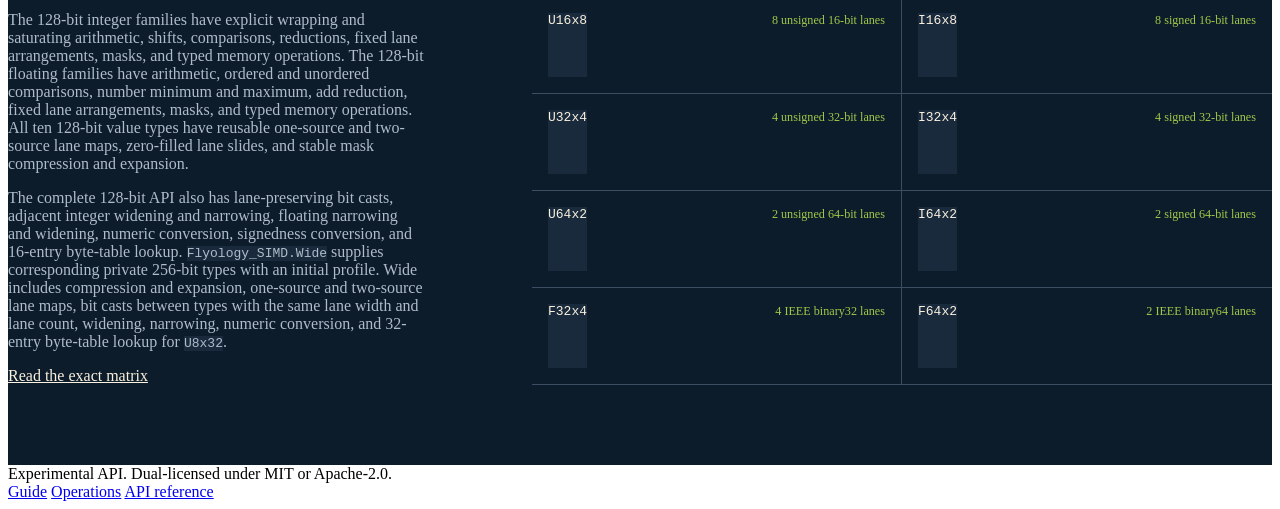
==== commit 16858dbc: "Problem: Wide x86 lane permutation remains scalar All ten Wide value families expose one-source and " ====
--- a/website/index.html
+++ b/website/index.html
@@ -96,7 +96,7 @@
         </div>
         <div>
           <strong>Backends</strong>
-          <span>Scalar, AArch64 NEON, and x86-64 SSE2. AVX2 is optional for selected buffer algorithms and Wide byte operations.</span>
+          <span>Scalar, AArch64 NEON, and x86-64 SSE2. AVX2 is optional for selected buffer algorithms and Wide byte, lookup, and permutation operations.</span>
         </div>
         <div>
           <strong>Dependencies</strong>
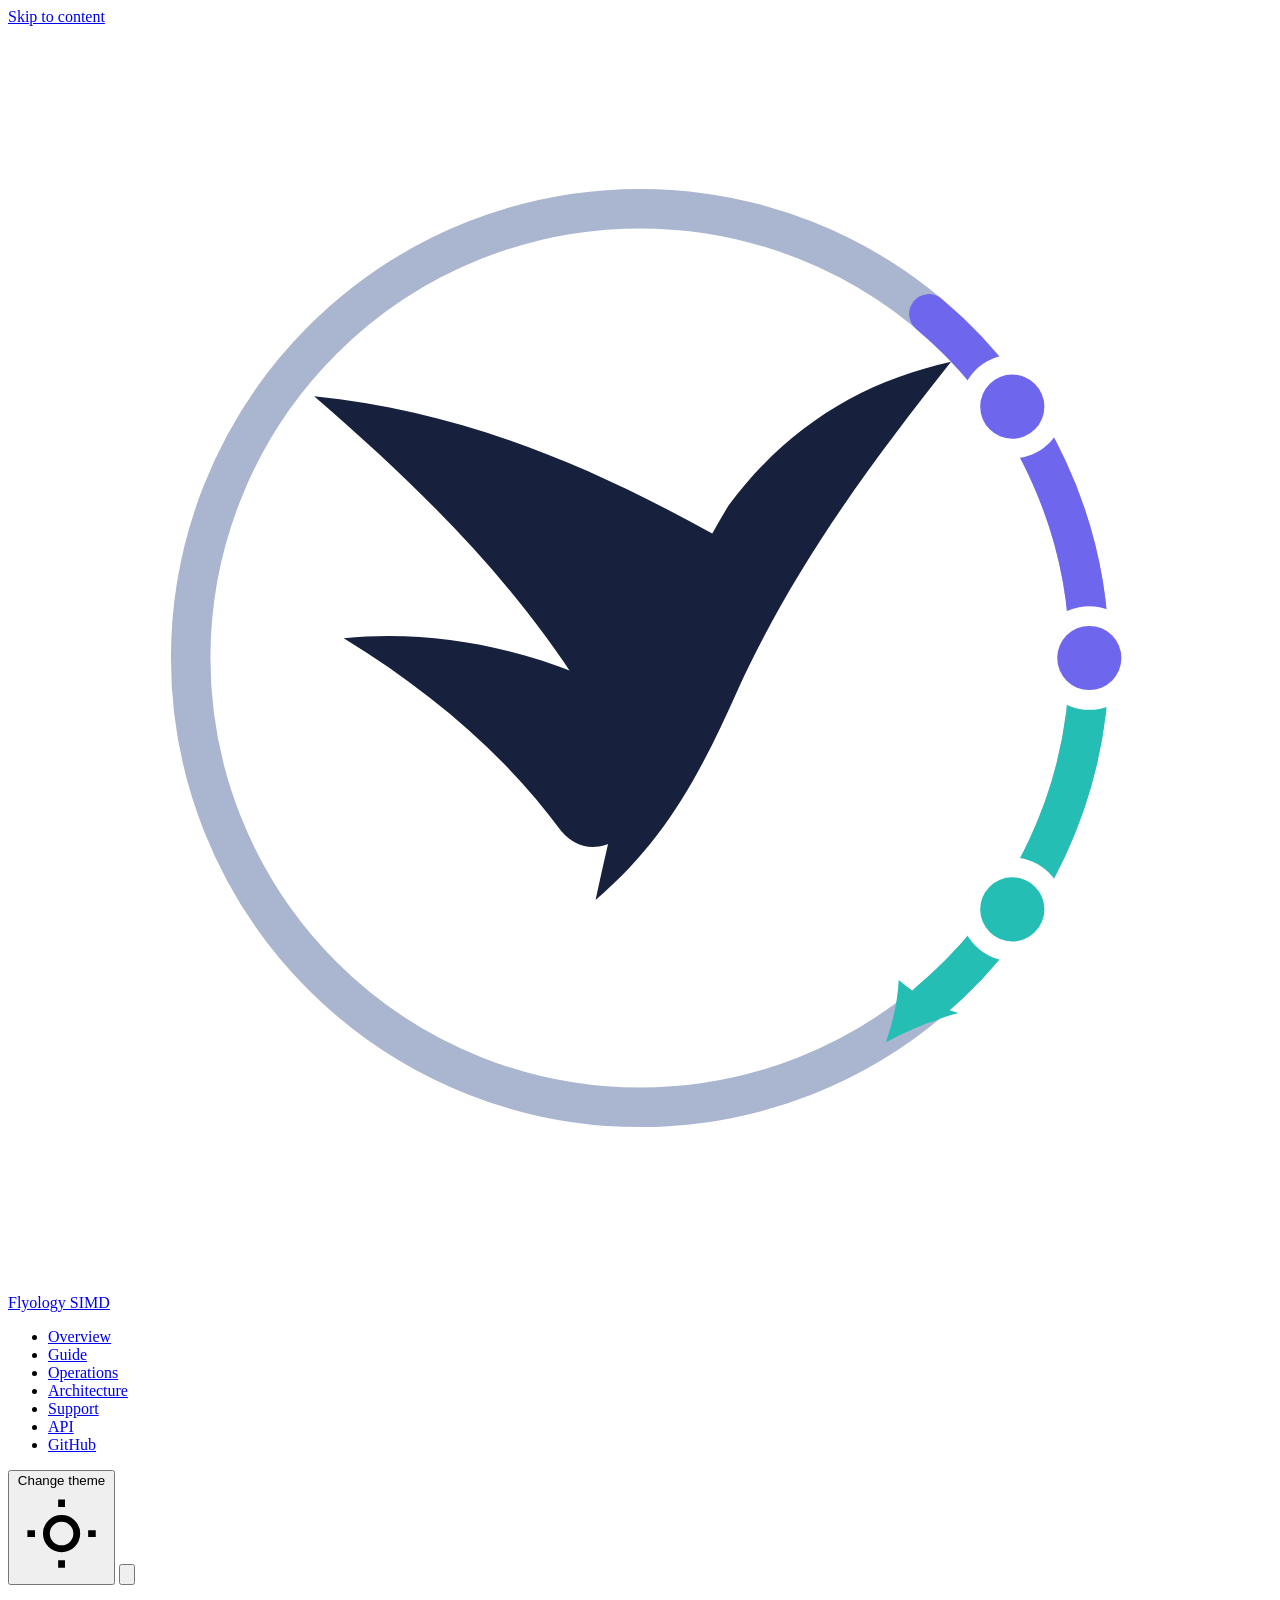
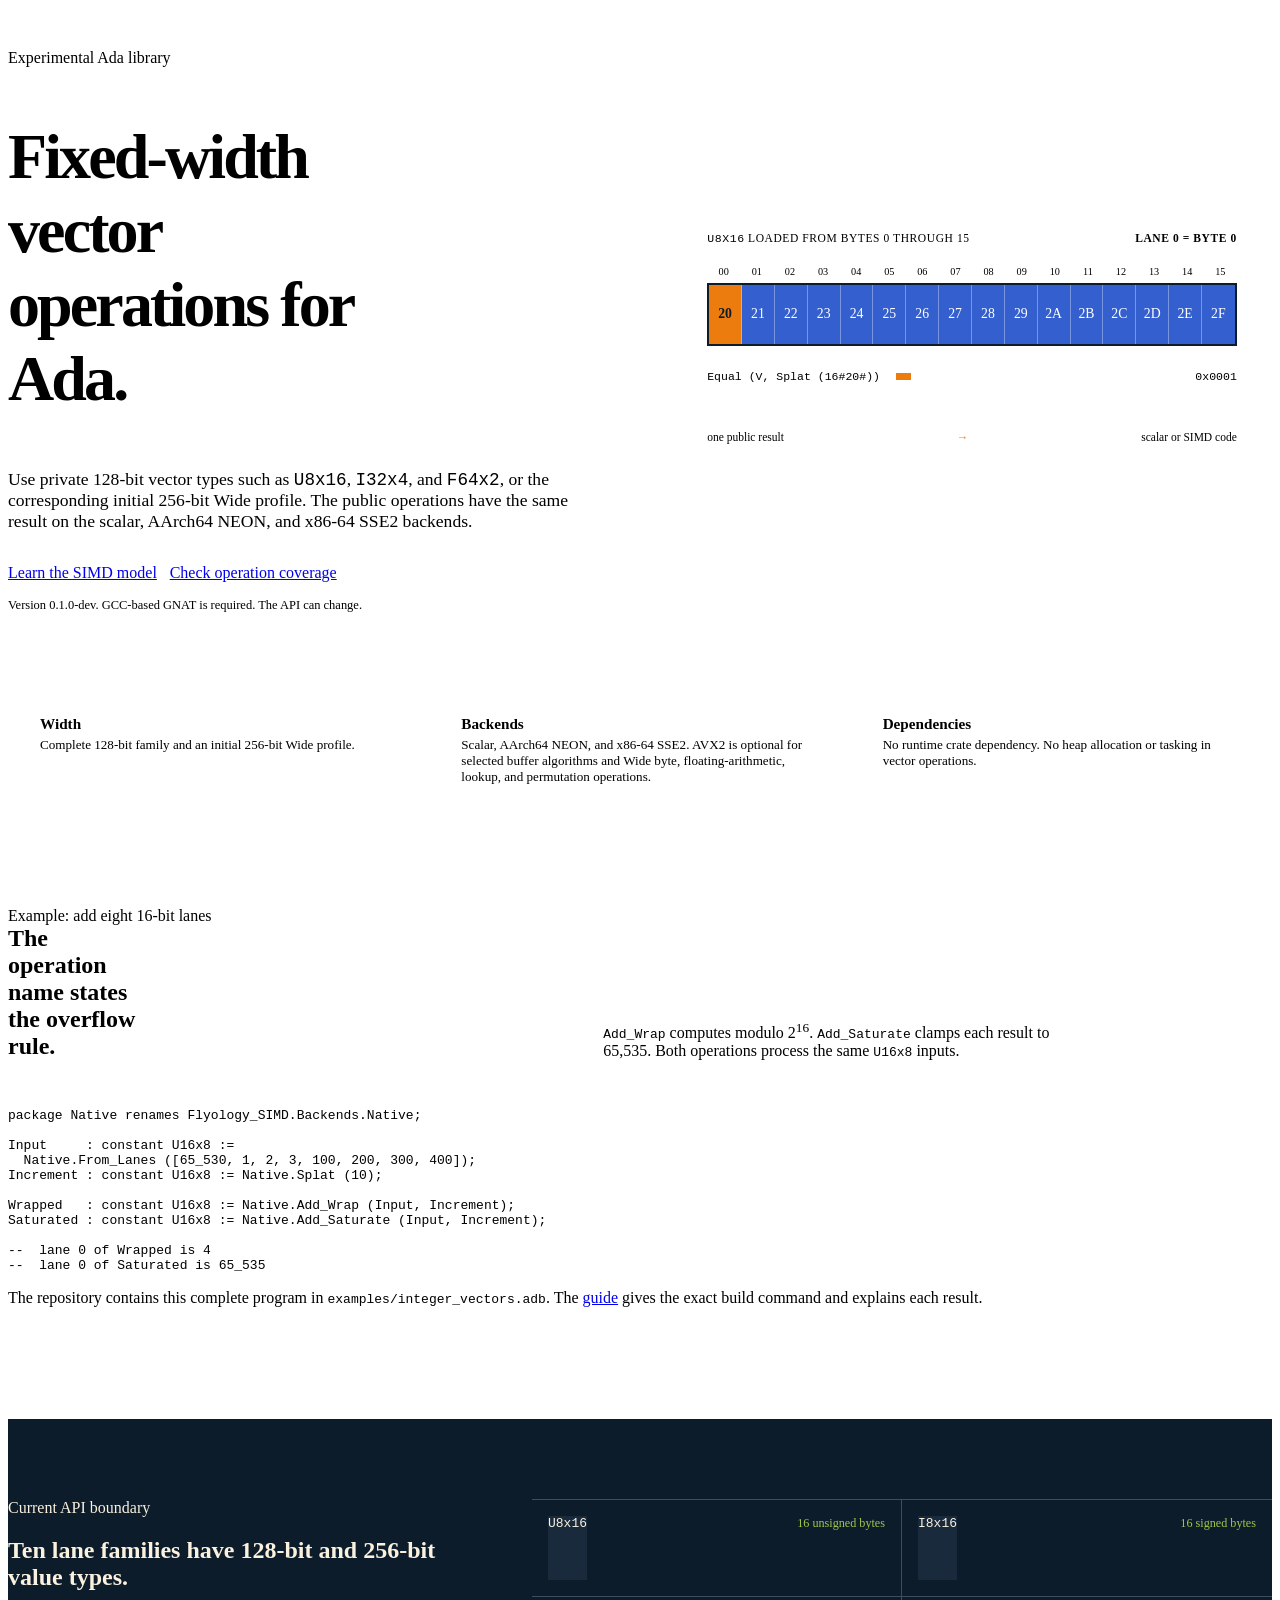
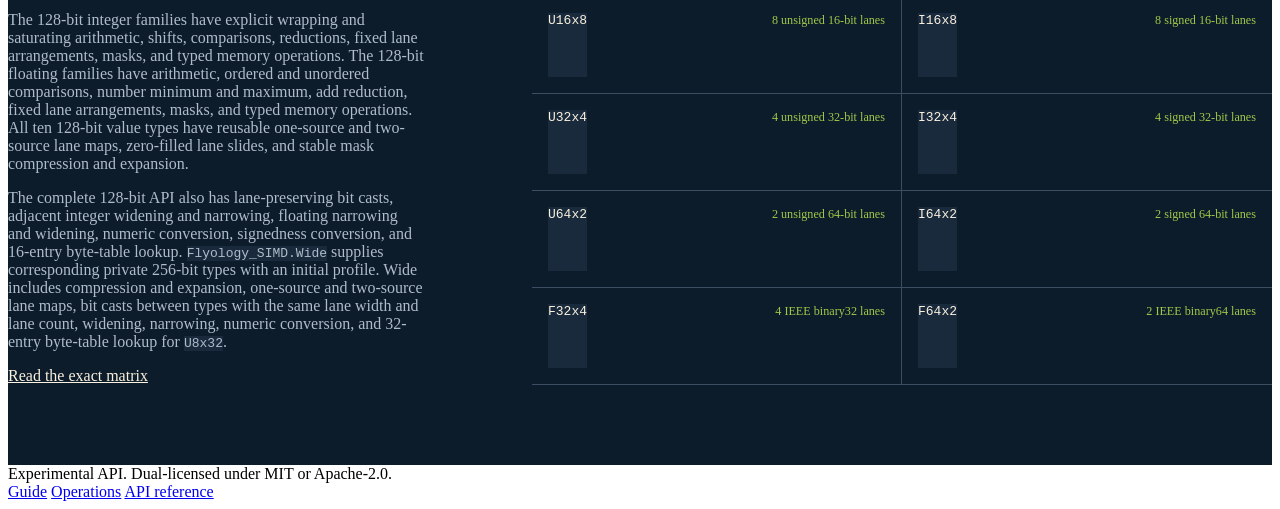
==== commit 71d33900: "Problem: Wide floating arithmetic lacks a 256-bit AVX2 path The statically selected Wide AVX2 backen" ====
--- a/website/index.html
+++ b/website/index.html
@@ -96,7 +96,7 @@
         </div>
         <div>
           <strong>Backends</strong>
-          <span>Scalar, AArch64 NEON, and x86-64 SSE2. AVX2 is optional for selected buffer algorithms and Wide byte, lookup, and permutation operations.</span>
+          <span>Scalar, AArch64 NEON, and x86-64 SSE2. AVX2 is optional for selected buffer algorithms and Wide byte, floating-arithmetic, lookup, and permutation operations.</span>
         </div>
         <div>
           <strong>Dependencies</strong>
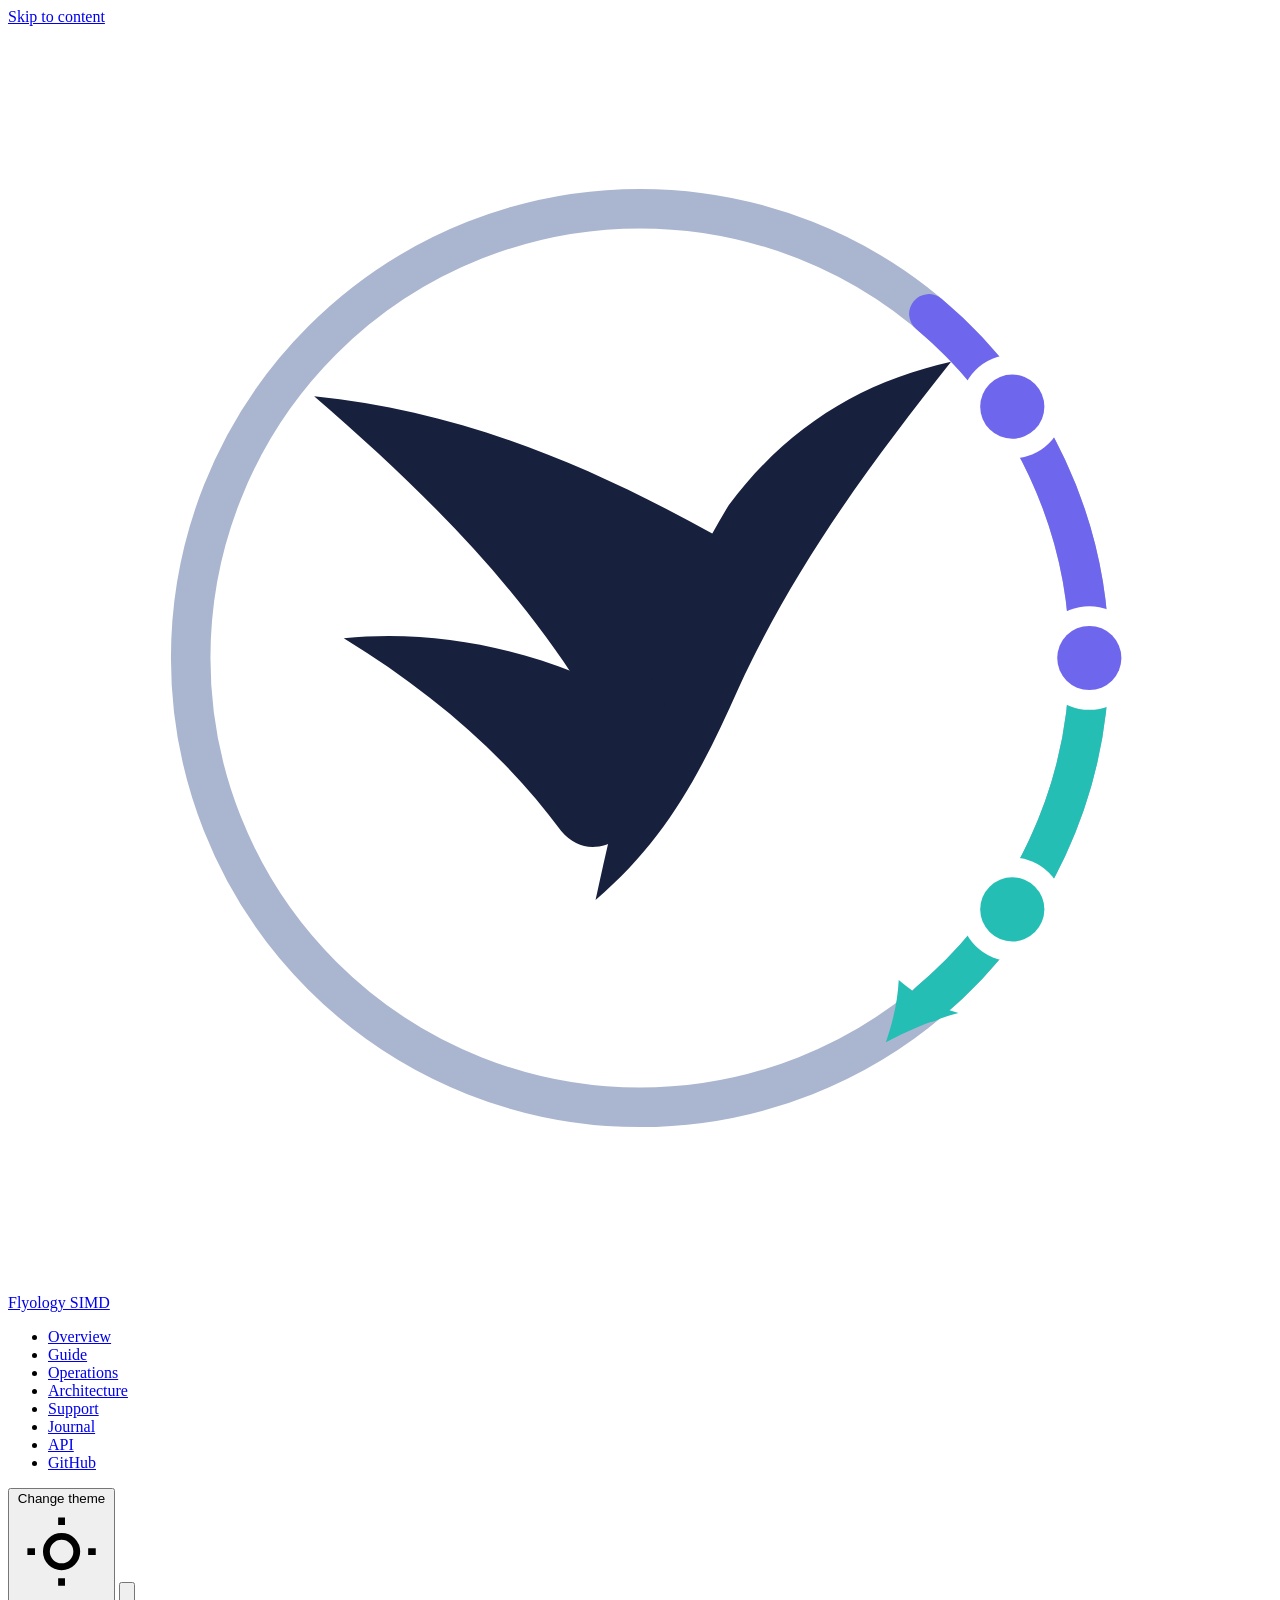
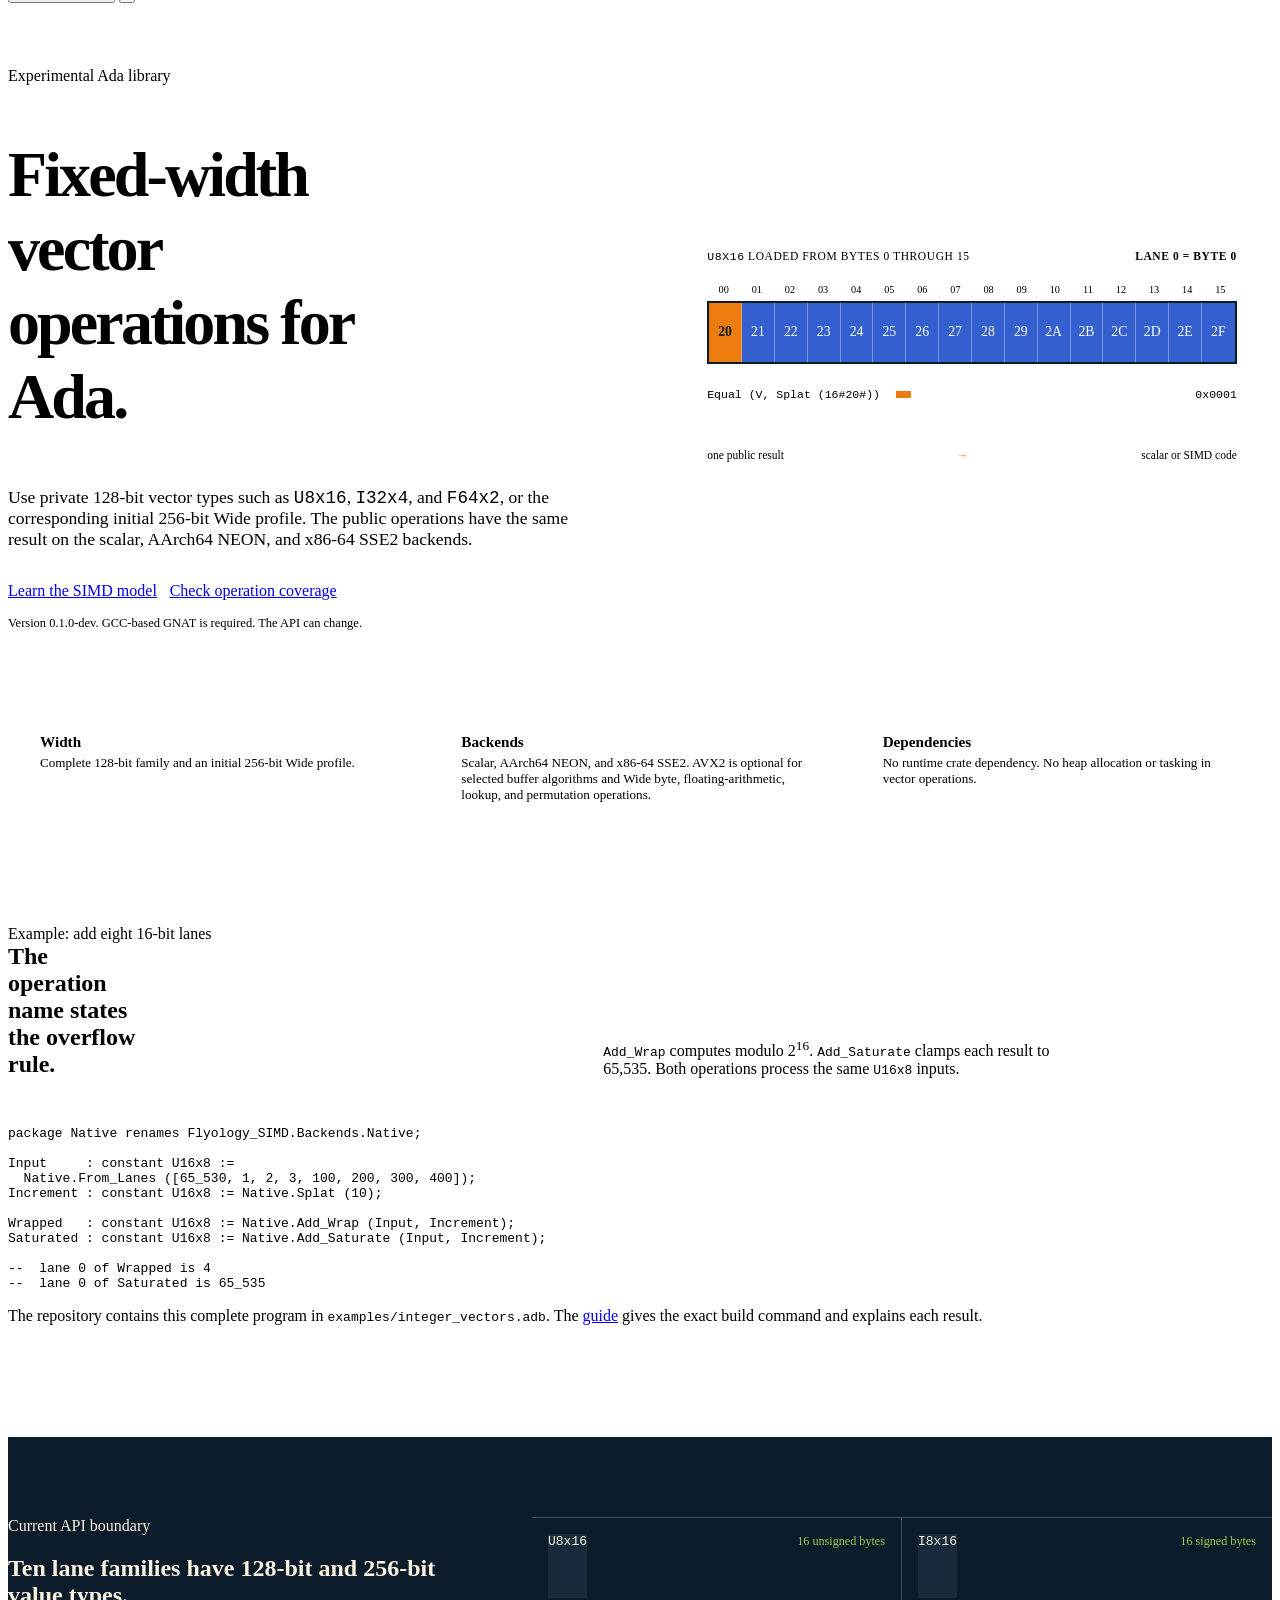
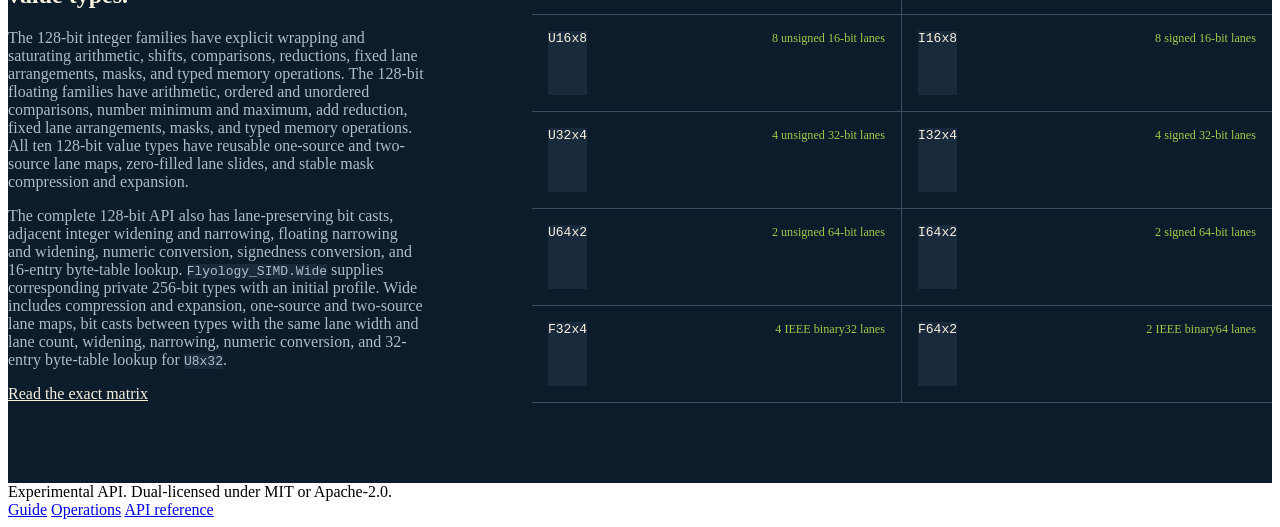
==== commit 2ea5d892: "Problem: Whole-buffer scans cannot match a small byte set in one call Callers must otherwise compose" ====
--- a/website/index.html
+++ b/website/index.html
@@ -27,6 +27,7 @@
         <li><a href="guide/operations/">Operations</a></li>
         <li><a href="architecture/">Architecture</a></li>
         <li><a href="support/">Support</a></li>
+        <li><a href="journal/">Journal</a></li>
         <li><a href="api/">API</a></li>
         <li><a href="https://github.com/flyology-ada/flyology-simd">GitHub</a></li>
       </ul>
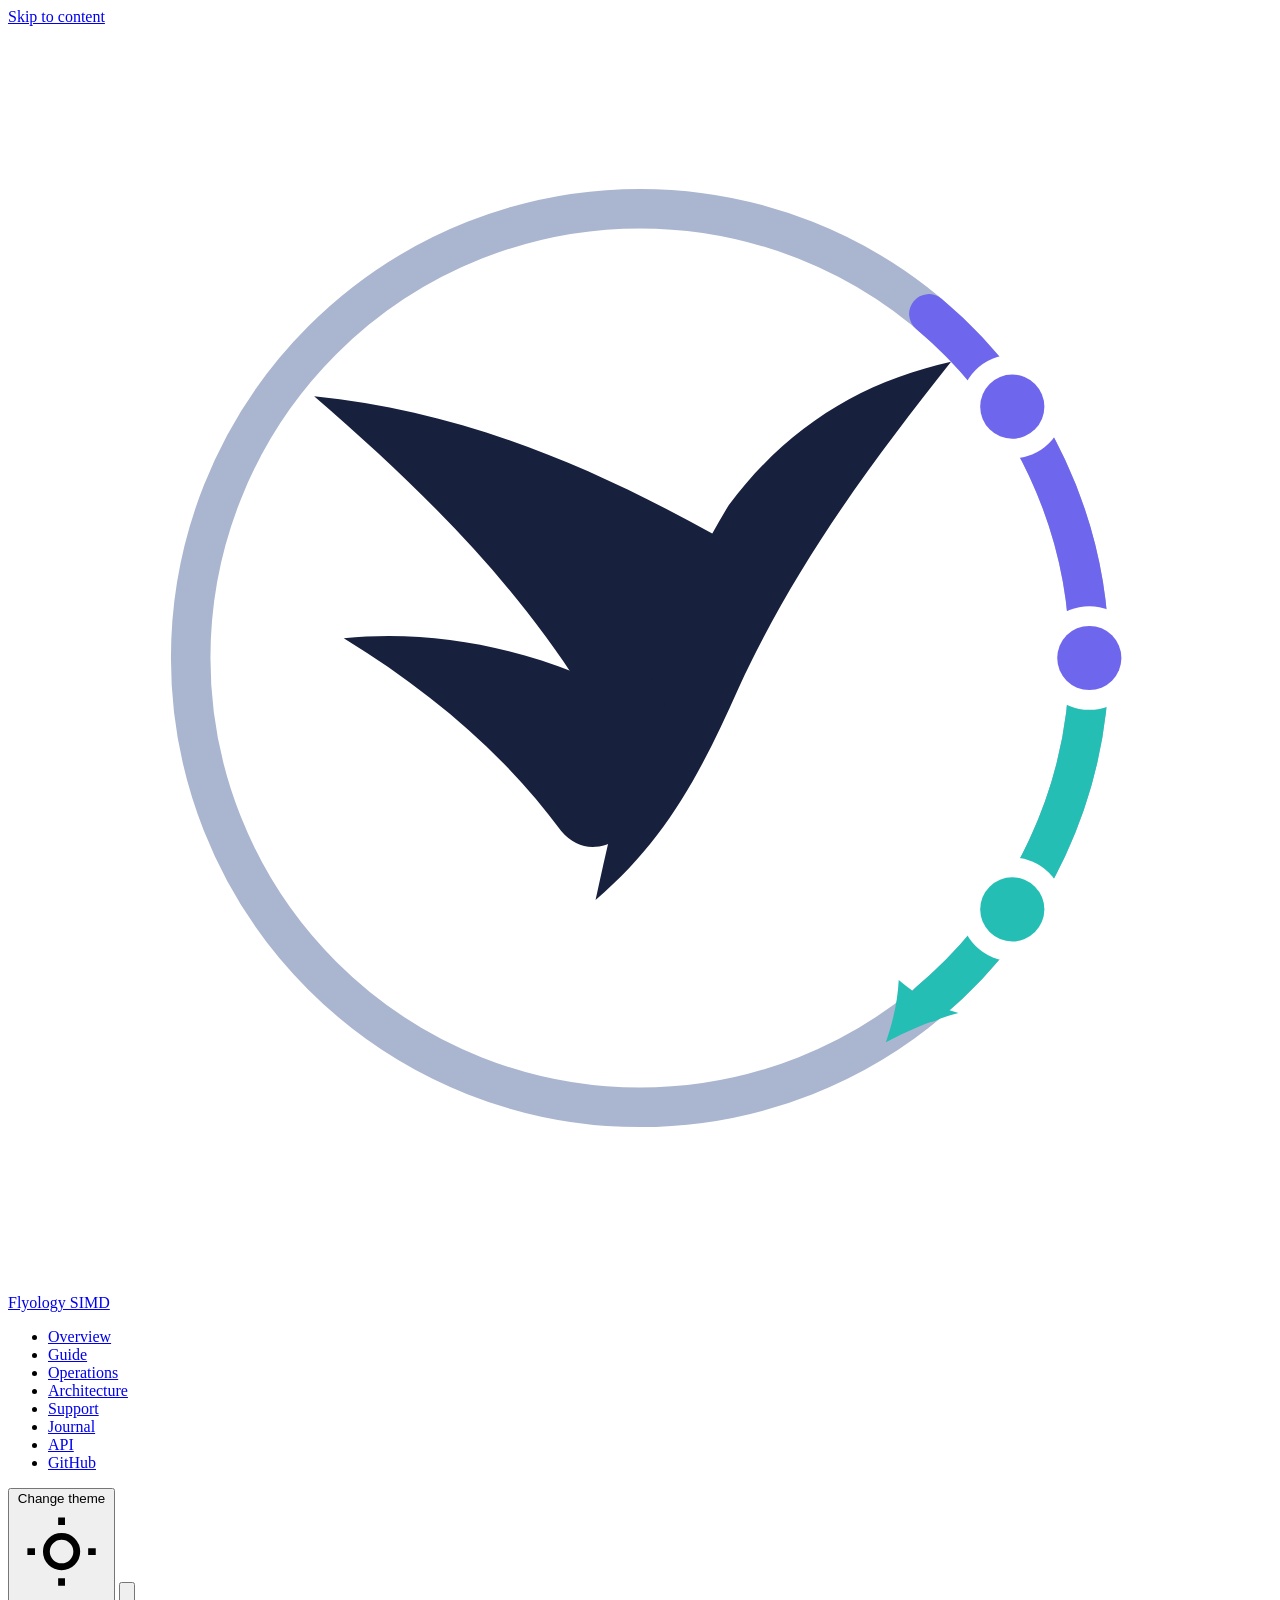
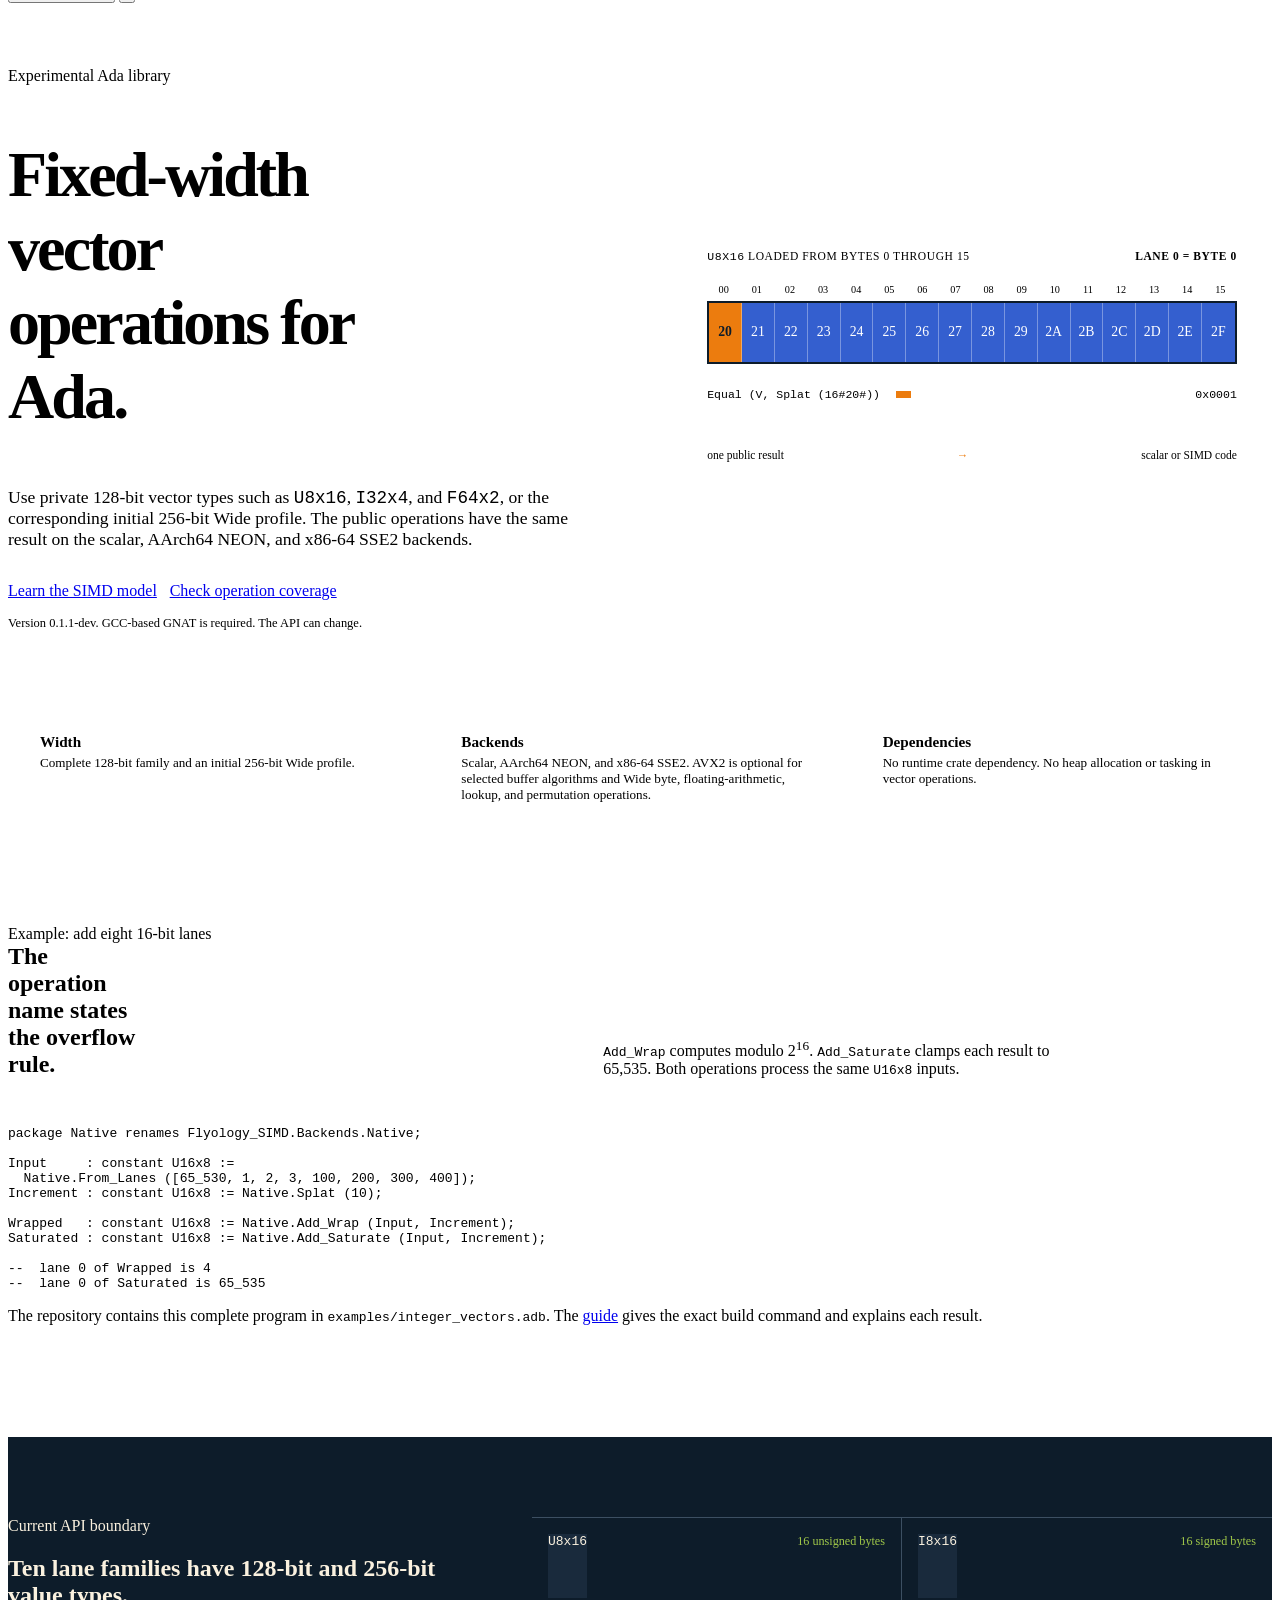
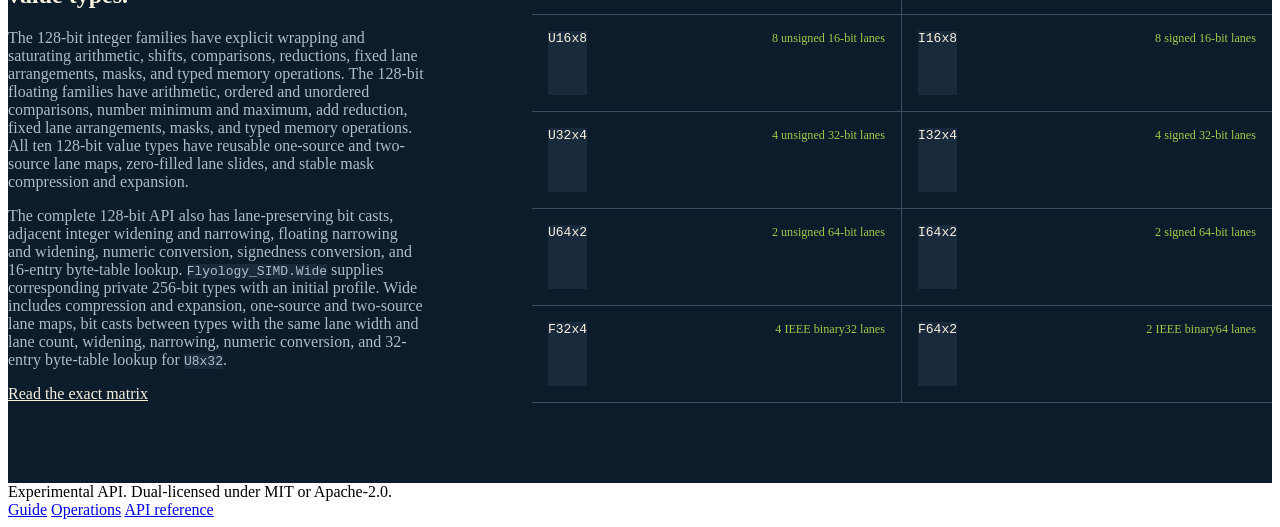
==== commit 639849cc: "Problem: SIMD crates still identify as the released version The 0.1.0 release left the library and b" ====
--- a/website/index.html
+++ b/website/index.html
@@ -57,7 +57,7 @@
           <a class="button button-primary" href="guide/introduction/">Learn the SIMD model</a>
           <a class="button button-secondary" href="guide/operations/">Check operation coverage</a>
         </div>
-        <p class="experimental-note">Version 0.1.0-dev. GCC-based GNAT is required. The API can change.</p>
+        <p class="experimental-note">Version 0.1.1-dev. GCC-based GNAT is required. The API can change.</p>
       </div>
       <figure class="lane-machine">
         <figcaption>
--- a/website/assets/styles/simd.css
+++ b/website/assets/styles/simd.css
@@ -4,6 +4,7 @@
   --simd-lime: oklch(78% 0.16 125);
   --simd-graphite: oklch(22% 0.035 250);
   --simd-cream: oklch(96% 0.025 85);
+  --simd-code-ink: oklch(91% 0.02 270);
 }
 
 :root[data-theme="dark"] {
@@ -405,7 +406,7 @@
   border: 1px solid var(--code-line);
   border-radius: var(--radius-sm);
   background: var(--code-bg);
-  color: var(--inverse);
+  color: var(--simd-code-ink);
   font-size: 0.86rem;
 }
 
